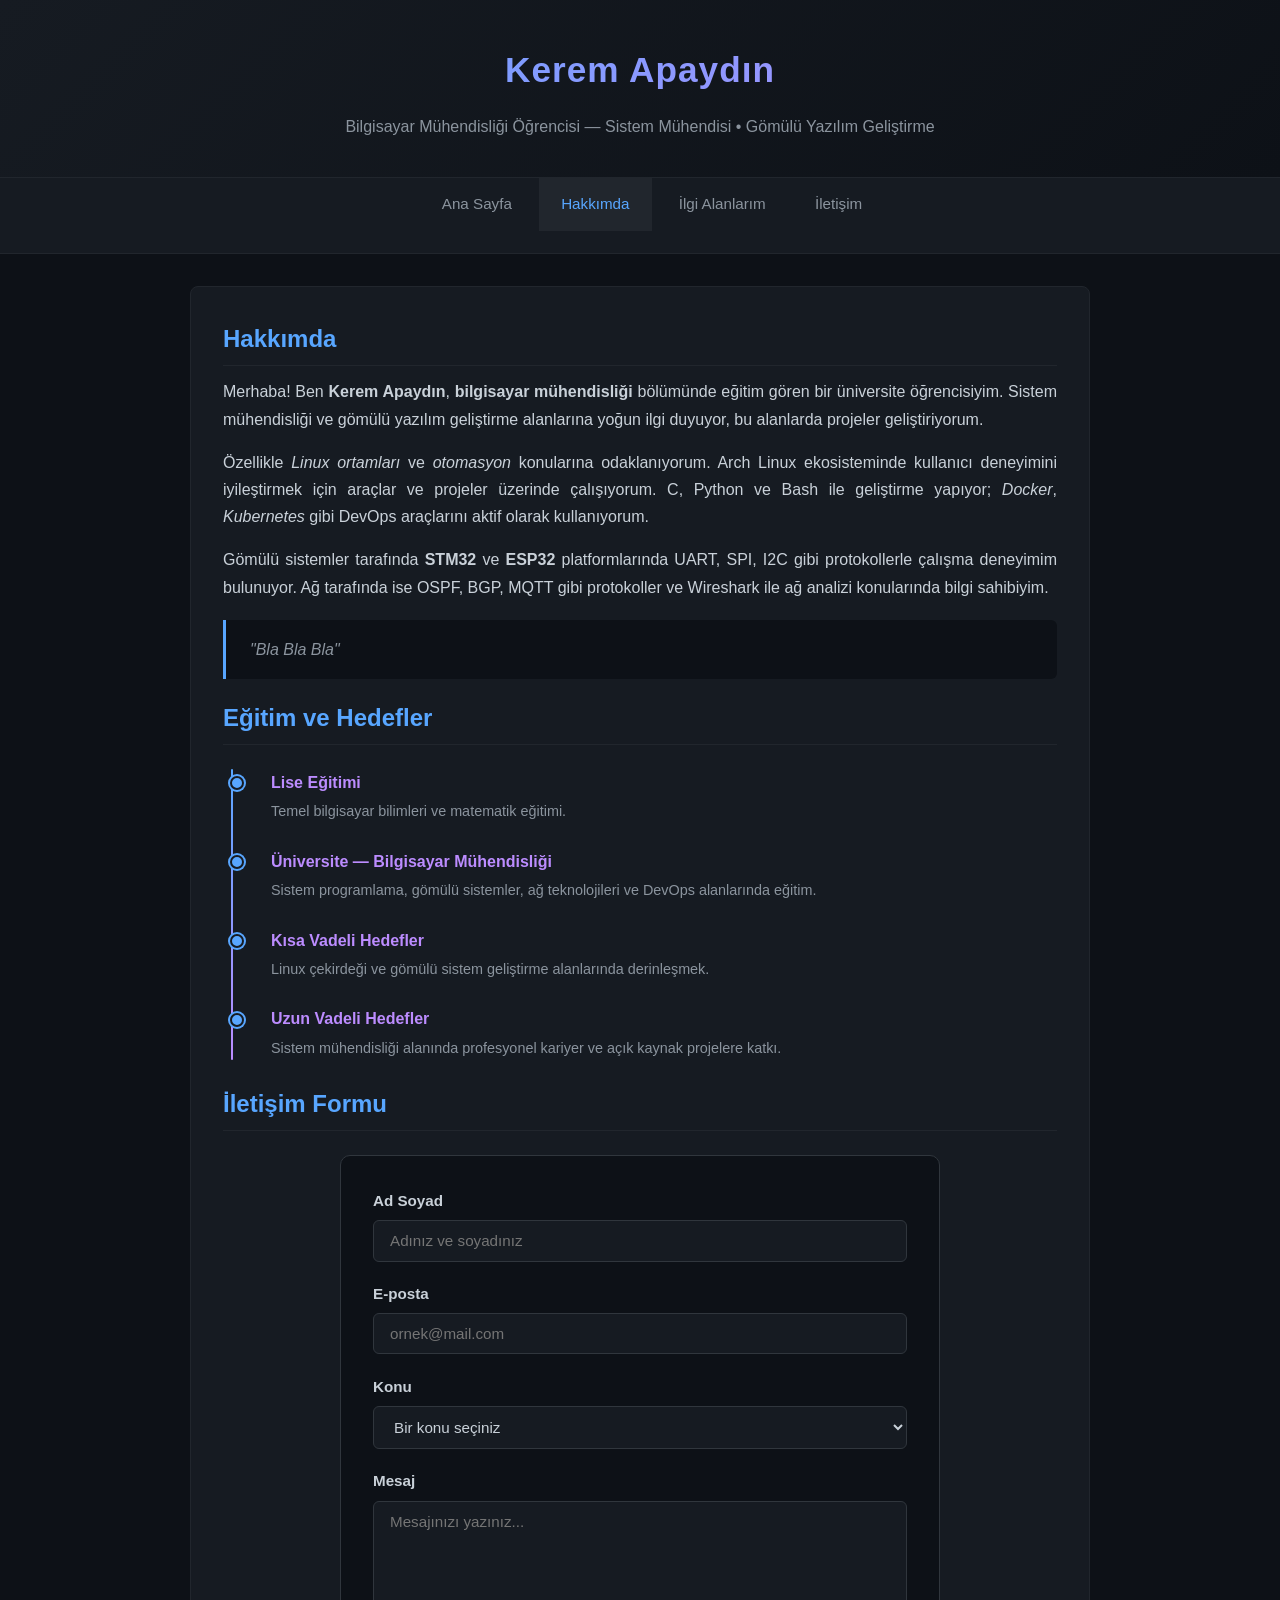
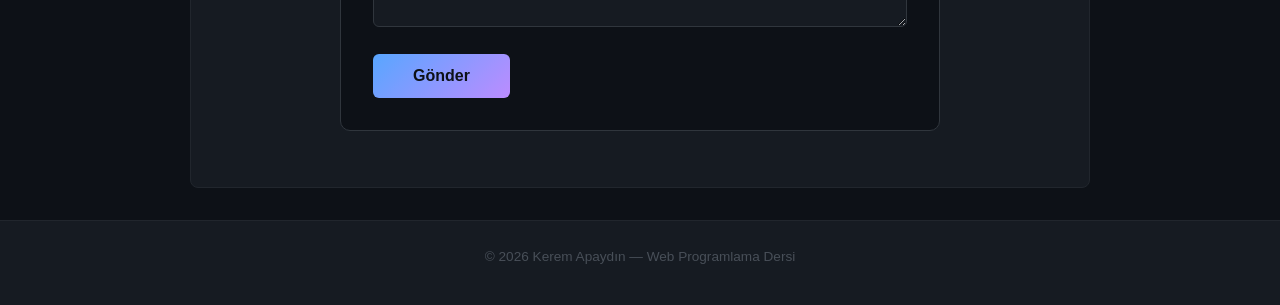
==== about.html @ da98bffe "Fix: Move contact form to CV page (about.html) as per PDF reqs" ====
<!DOCTYPE html>
<html lang="tr">

<head>
	<meta charset="UTF-8">
	<meta name="viewport" content="width=device-width, initial-scale=1.0">
	<meta name="description" content="Kerem Apaydın - Hakkımda">
	<title>Hakkımda | Kerem Apaydın</title>
	<link rel="stylesheet" href="styles/style.css">
</head>

<body>

	<header>
		<h1>Kerem Apaydın</h1>
		<p>Bilgisayar Mühendisliği Öğrencisi &mdash; Sistem Mühendisi &bull; Gömülü Yazılım Geliştirme</p>
	</header>

	<nav>
		<ul>
			<li><a href="index.html">Ana Sayfa</a></li>
			<li><a href="about.html" class="active">Hakkımda</a></li>
			<li><a href="interests.html">İlgi Alanlarım</a></li>
			<li><a href="contact.html">İletişim</a></li>
		</ul>
	</nav>

	<main>
		<h2>Hakkımda</h2>

		<p>Merhaba! Ben <strong>Kerem Apaydın</strong>, <strong>bilgisayar mühendisliği</strong> bölümünde
			eğitim gören bir üniversite öğrencisiyim. Sistem mühendisliği ve gömülü yazılım geliştirme
			alanlarına yoğun ilgi duyuyor, bu alanlarda projeler geliştiriyorum.</p>

		<p>Özellikle <em>Linux ortamları</em> ve <em>otomasyon</em> konularına odaklanıyorum. Arch Linux
			ekosisteminde kullanıcı deneyimini iyileştirmek için araçlar ve projeler üzerinde çalışıyorum.
			C, Python ve Bash ile geliştirme yapıyor; <em>Docker</em>, <em>Kubernetes</em> gibi DevOps
			araçlarını aktif olarak kullanıyorum.</p>

		<p>Gömülü sistemler tarafında <strong>STM32</strong> ve <strong>ESP32</strong> platformlarında
			UART, SPI, I2C gibi protokollerle çalışma deneyimim bulunuyor. Ağ tarafında ise OSPF, BGP,
			MQTT gibi protokoller ve Wireshark ile ağ analizi konularında bilgi sahibiyim.</p>

		<blockquote>
			"Bla Bla Bla"
		</blockquote>

		<h2>Eğitim ve Hedefler</h2>

		<div class="timeline">
			<div class="timeline-item">
				<h4>Lise Eğitimi</h4>
				<p>Temel bilgisayar bilimleri ve matematik eğitimi.</p>
			</div>
			<div class="timeline-item">
				<h4>Üniversite &mdash; Bilgisayar Mühendisliği</h4>
				<p>Sistem programlama, gömülü sistemler, ağ teknolojileri ve DevOps alanlarında eğitim.</p>
			</div>
			<div class="timeline-item">
				<h4>Kısa Vadeli Hedefler</h4>
				<p>Linux çekirdeği ve gömülü sistem geliştirme alanlarında derinleşmek.</p>
			</div>
			<div class="timeline-item">
				<h4>Uzun Vadeli Hedefler</h4>
				<p>Sistem mühendisliği alanında profesyonel kariyer ve açık kaynak projelere katkı.</p>
			</div>
		</div>

		<!-- İletişim Formu -->
		<h2>İletişim Formu</h2>
		<div class="contact-container">
			<form action="#" method="post">
				<label for="ad-soyad">Ad Soyad</label>
				<input type="text" id="ad-soyad" name="ad-soyad" placeholder="Adınız ve soyadınız" required>

				<label for="eposta">E-posta</label>
				<input type="email" id="eposta" name="eposta" placeholder="ornek@mail.com" required>

				<label for="konu">Konu</label>
				<select id="konu" name="konu" required>
					<option value="" disabled selected>Bir konu seçiniz</option>
					<option value="is-teklifi">İş Teklifi</option>
					<option value="soru">Soru</option>
					<option value="geri-bildirim">Geri Bildirim</option>
				</select>

				<label for="mesaj">Mesaj</label>
				<textarea id="mesaj" name="mesaj" rows="6" placeholder="Mesajınızı yazınız..." required></textarea>

				<button type="submit">Gönder</button>
			</form>
		</div>
	</main>

	<footer>
		<p>&copy; 2026 Kerem Apaydın &mdash; Web Programlama Dersi</p>
	</footer>

</body>

</html>
---- styles/style.css ----
/* ===== Reset & Base ===== */
* {
	margin: 0;
	padding: 0;
	box-sizing: border-box;
}

body {
	font-family: 'Segoe UI', Tahoma, Geneva, Verdana, sans-serif;
	line-height: 1.7;
	color: #c9d1d9;
	background-color: #0d1117;
}

a {
	text-decoration: none;
	color: inherit;
}

/* ===== Header ===== */
header {
	background: linear-gradient(135deg, #161b22 0%, #0d1117 100%);
	color: #e6edf3;
	text-align: center;
	padding: 2.5rem 1rem 1.5rem;
	border-bottom: 1px solid #21262d;
}

header h1 {
	font-size: 2.2rem;
	letter-spacing: 1px;
	background: linear-gradient(135deg, #58a6ff, #bc8cff);
	-webkit-background-clip: text;
	-webkit-text-fill-color: transparent;
	background-clip: text;
}

header p {
	font-size: 1rem;
	margin-top: 0.4rem;
	color: #8b949e;
}

/* ===== Navigation ===== */
nav {
	background-color: #161b22;
	text-align: center;
	padding: 0;
	border-bottom: 1px solid #21262d;
}

nav ul {
	list-style: none;
}

nav ul li {
	display: inline-block;
}

nav ul li a {
	display: inline-block;
	color: #8b949e;
	padding: 0.85rem 1.4rem;
	font-size: 0.95rem;
	transition: background-color 0.3s, color 0.3s;
}

nav ul li a:hover,
nav ul li a.active {
	background-color: #21262d;
	color: #58a6ff;
}

/* ===== Main Content ===== */
main {
	max-width: 900px;
	margin: 2rem auto;
	padding: 2rem;
	background: #161b22;
	border-radius: 8px;
	border: 1px solid #21262d;
}

main h2 {
	font-size: 1.5rem;
	color: #58a6ff;
	margin-bottom: 0.8rem;
	border-bottom: 1px solid #21262d;
	padding-bottom: 0.3rem;
}

main h3 {
	font-size: 1.2rem;
	color: #bc8cff;
	margin: 1.2rem 0 0.5rem;
}

main p {
	margin-bottom: 1rem;
	text-align: justify;
	color: #c9d1d9;
}

/* ===== Quick Links ===== */
.quick-links {
	display: flex;
	gap: 1rem;
	flex-wrap: wrap;
	margin-top: 1.5rem;
}

.quick-links a {
	display: inline-block;
	background: #21262d;
	color: #58a6ff;
	padding: 0.6rem 1.4rem;
	border-radius: 6px;
	font-size: 0.9rem;
	border: 1px solid #30363d;
	transition: transform 0.2s, border-color 0.3s, background-color 0.3s;
}

.quick-links a:hover {
	transform: translateY(-2px);
	border-color: #58a6ff;
	background: #1c2333;
}

/* ===== Lists ===== */
ul,
ol {
	margin-left: 1.5rem;
	margin-bottom: 1rem;
}

li {
	margin-bottom: 0.4rem;
	color: #c9d1d9;
}

dl {
	margin-bottom: 1rem;
}

dt {
	font-weight: bold;
	color: #58a6ff;
	margin-top: 0.8rem;
}

dd {
	margin-left: 1.2rem;
	color: #8b949e;
}

/* ===== Blockquote ===== */
blockquote {
	border-left: 3px solid #58a6ff;
	background-color: #0d1117;
	padding: 1rem 1.5rem;
	margin: 1.2rem 0;
	font-style: italic;
	color: #8b949e;
	border-radius: 0 6px 6px 0;
}

/* ===== Timeline ===== */
.timeline {
	position: relative;
	padding-left: 2rem;
	margin: 1.5rem 0;
}

.timeline::before {
	content: '';
	position: absolute;
	left: 0.5rem;
	top: 0;
	bottom: 0;
	width: 2px;
	background: linear-gradient(to bottom, #58a6ff, #bc8cff);
	border-radius: 2px;
}

.timeline-item {
	position: relative;
	margin-bottom: 1.5rem;
	padding-left: 1rem;
}

.timeline-item::before {
	content: '';
	position: absolute;
	left: -1.55rem;
	top: 0.45rem;
	width: 10px;
	height: 10px;
	background: #58a6ff;
	border-radius: 50%;
	border: 2px solid #161b22;
	box-shadow: 0 0 0 2px #58a6ff;
}

.timeline-item h4 {
	color: #bc8cff;
	font-size: 1rem;
	margin-bottom: 0.2rem;
}

.timeline-item p {
	font-size: 0.9rem;
	color: #8b949e;
	margin: 0;
}

/* ===== Contact List ===== */
.contact-list {
	list-style: none;
	margin-left: 0;
}

.contact-list li {
	padding: 0.8rem 0;
	border-bottom: 1px solid #21262d;
	font-size: 1rem;
	color: #c9d1d9;
}

.contact-list li:last-child {
	border-bottom: none;
}

.contact-list a {
	color: #58a6ff;
	font-weight: 600;
	transition: color 0.3s;
}

.contact-list a:hover {
	color: #bc8cff;
}

/* ===== Typography Spacing ===== */
h1,
h2,
p {
	margin-bottom: 0.8rem;
}

/* ========================================================
   LAB 3 - Contact Form (Box Model)
   ======================================================== */

.contact-container {
	width: 600px;
	max-width: 100%;
	margin: 1.5rem auto;
	padding: 2rem;
	border: 1px solid #30363d;
	border-radius: 10px;
	background: #0d1117;
}

.contact-container label {
	display: block;
	color: #c9d1d9;
	font-weight: 600;
	margin-bottom: 0.4rem;
	font-size: 0.95rem;
}

/* Çoklu seçici: input, select, textarea */
.contact-container input,
.contact-container select,
.contact-container textarea {
	width: 100%;
	padding: 0.7rem 1rem;
	margin-bottom: 1.2rem;
	background: #161b22;
	color: #c9d1d9;
	border: 1px solid #30363d;
	border-radius: 6px;
	font-family: inherit;
	font-size: 0.95rem;
	transition: border-color 0.3s;
}

.contact-container input:focus,
.contact-container select:focus,
.contact-container textarea:focus {
	outline: none;
	border-color: #58a6ff;
}

.contact-container textarea {
	resize: vertical;
}

.contact-container button[type="submit"] {
	background: linear-gradient(135deg, #58a6ff, #bc8cff);
	color: #0d1117;
	border: none;
	padding: 0.8rem 2.5rem;
	font-size: 1rem;
	font-weight: 700;
	border-radius: 6px;
	cursor: pointer;
	transition: opacity 0.3s, transform 0.2s;
}

.contact-container button[type="submit"]:hover {
	opacity: 0.9;
	transform: translateY(-2px);
}

/* ===== Footer ===== */
footer {
	text-align: center;
	padding: 1.5rem;
	background-color: #161b22;
	color: #484f58;
	font-size: 0.85rem;
	margin-top: 2rem;
	border-top: 1px solid #21262d;
}
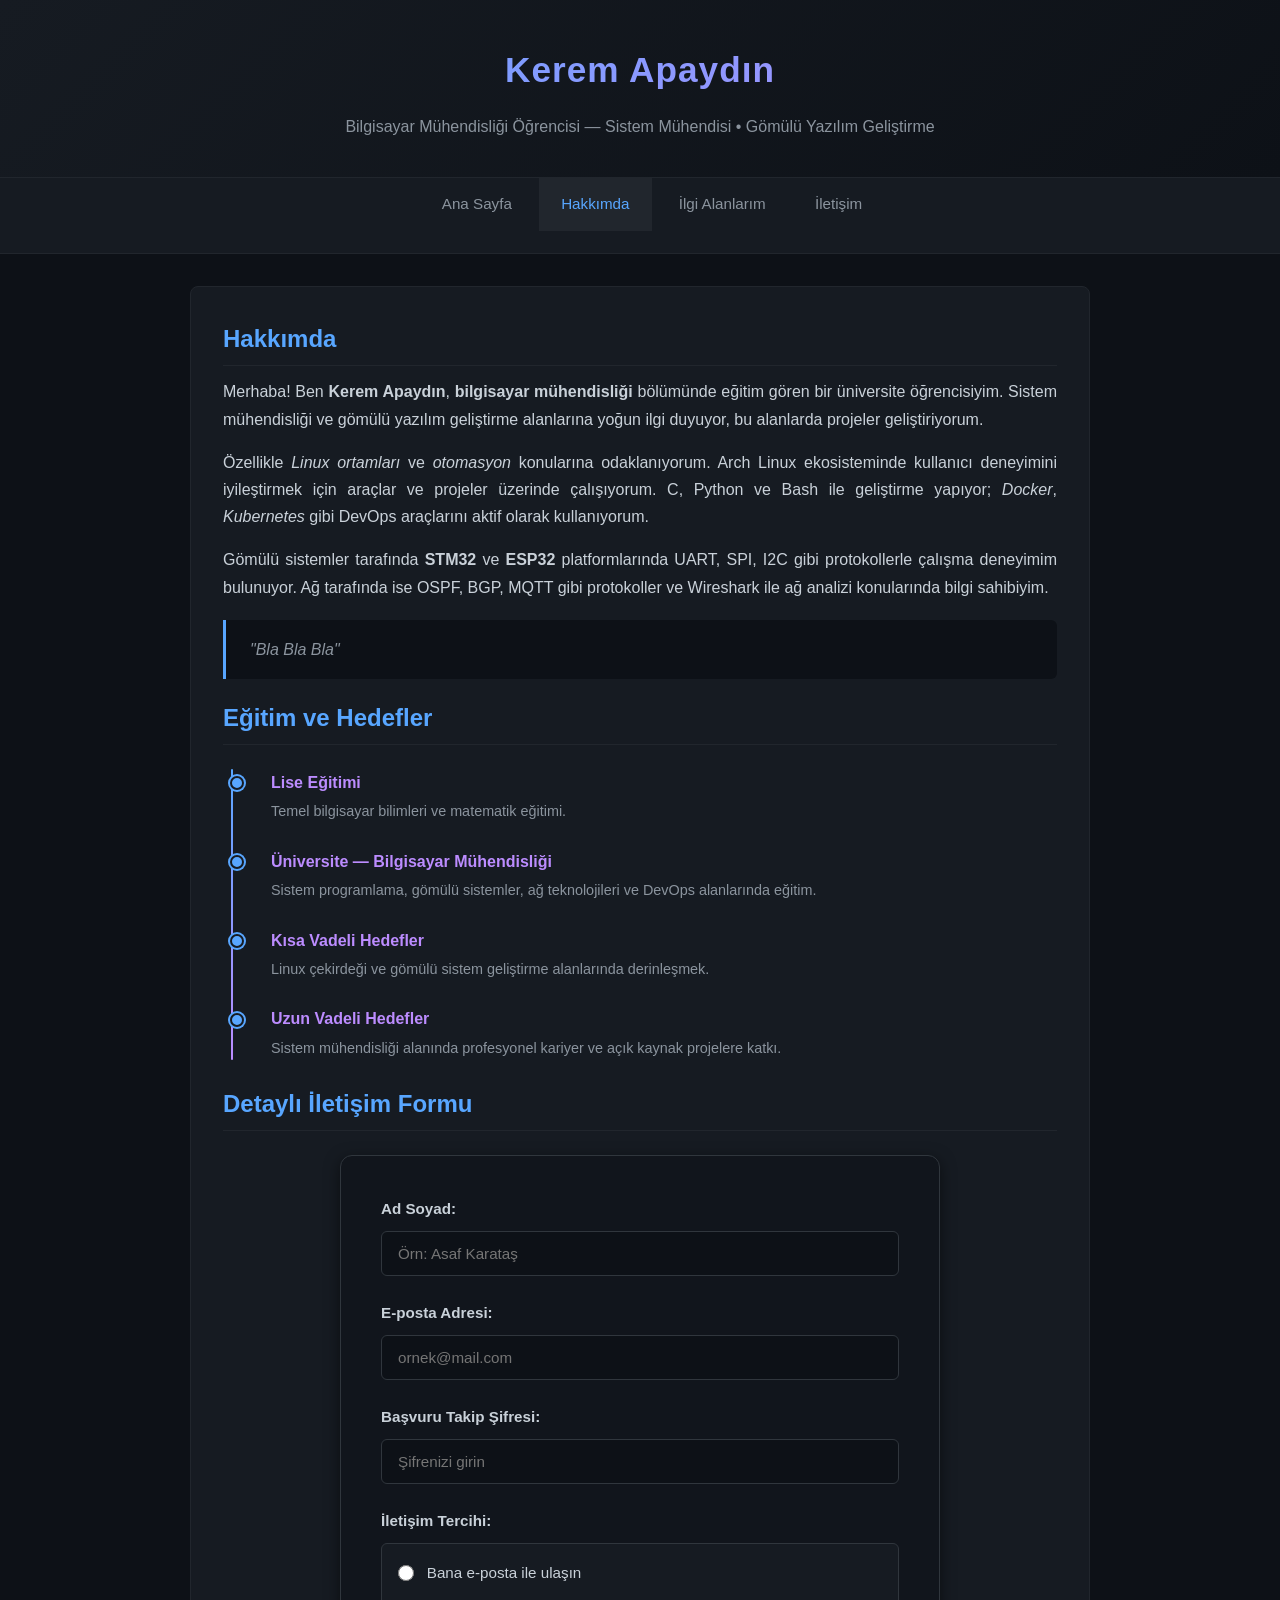
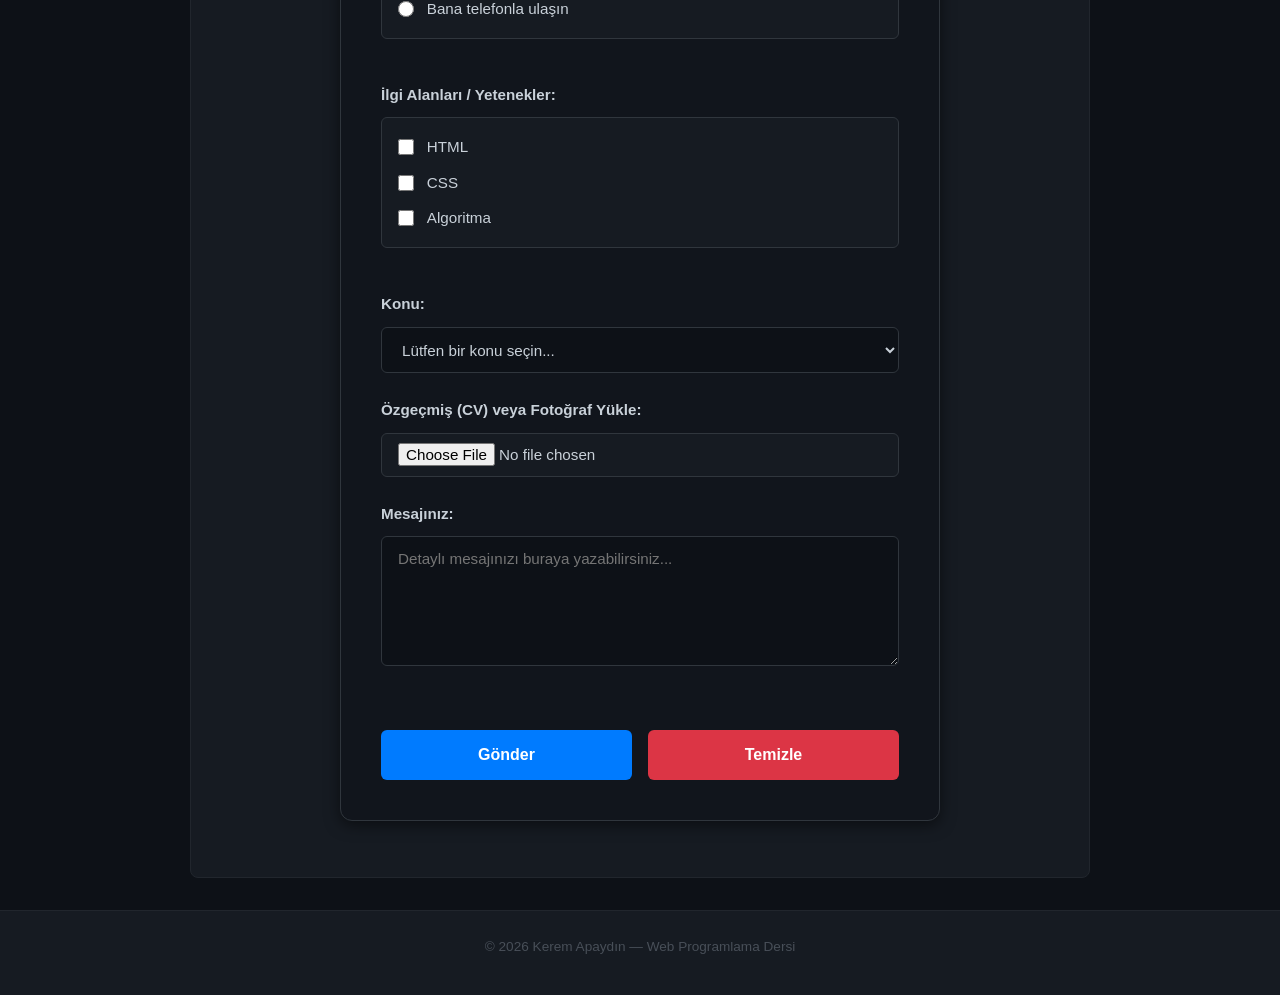
==== commit d39ae8e9: "Enhance: Update contact form with detailed fields and dark theme styling" ====
--- a/about.html
+++ b/about.html
@@ -67,27 +67,53 @@
 		</div>
 
 		<!-- İletişim Formu -->
-		<h2>İletişim Formu</h2>
+		<h2>Detaylı İletişim Formu</h2>
 		<div class="contact-container">
 			<form action="#" method="post">
-				<label for="ad-soyad">Ad Soyad</label>
-				<input type="text" id="ad-soyad" name="ad-soyad" placeholder="Adınız ve soyadınız" required>
+				<label for="ad-soyad">Ad Soyad:</label>
+				<input type="text" id="ad-soyad" name="ad-soyad" placeholder="Örn: Asaf Karataş" required>
 
-				<label for="eposta">E-posta</label>
+				<label for="eposta">E-posta Adresi:</label>
 				<input type="email" id="eposta" name="eposta" placeholder="ornek@mail.com" required>
 
-				<label for="konu">Konu</label>
+				<label for="basvuru-sifresi">Başvuru Takip Şifresi:</label>
+				<input type="password" id="basvuru-sifresi" name="basvuru-sifresi" placeholder="Şifrenizi girin" required>
+
+				<fieldset>
+					<legend>İletişim Tercihi:</legend>
+					<div class="radio-group">
+						<label><input type="radio" name="iletisim-tercihi" value="eposta" required> Bana e-posta ile ulaşın</label>
+						<label><input type="radio" name="iletisim-tercihi" value="telefon"> Bana telefonla ulaşın</label>
+					</div>
+				</fieldset>
+
+				<fieldset>
+					<legend>İlgi Alanları / Yetenekler:</legend>
+					<div class="checkbox-group">
+						<label><input type="checkbox" name="ilgi-alanlari[]" value="html"> HTML</label>
+						<label><input type="checkbox" name="ilgi-alanlari[]" value="css"> CSS</label>
+						<label><input type="checkbox" name="ilgi-alanlari[]" value="algoritma"> Algoritma</label>
+					</div>
+				</fieldset>
+
+				<label for="konu">Konu:</label>
 				<select id="konu" name="konu" required>
-					<option value="" disabled selected>Bir konu seçiniz</option>
+					<option value="" disabled selected>Lütfen bir konu seçin...</option>
 					<option value="is-teklifi">İş Teklifi</option>
 					<option value="soru">Soru</option>
 					<option value="geri-bildirim">Geri Bildirim</option>
 				</select>
+				
+				<label for="cv-yukle">Özgeçmiş (CV) veya Fotoğraf Yükle:</label>
+				<input type="file" id="cv-yukle" name="cv-yukle">
 
-				<label for="mesaj">Mesaj</label>
-				<textarea id="mesaj" name="mesaj" rows="6" placeholder="Mesajınızı yazınız..." required></textarea>
+				<label for="mesaj">Mesajınız:</label>
+				<textarea id="mesaj" name="mesaj" rows="6" placeholder="Detaylı mesajınızı buraya yazabilirsiniz..." required></textarea>
 
-				<button type="submit">Gönder</button>
+				<div class="button-group">
+					<button type="submit" class="btn-submit">Gönder</button>
+					<button type="reset" class="btn-reset">Temizle</button>
+				</div>
 			</form>
 		</div>
 	</main>
--- a/styles/style.css
+++ b/styles/style.css
@@ -255,34 +255,57 @@
 	width: 600px;
 	max-width: 100%;
 	margin: 1.5rem auto;
-	padding: 2rem;
+	padding: 2.5rem;
 	border: 1px solid #30363d;
-	border-radius: 10px;
+	border-radius: 12px;
+	background: #11151c; /* Slightly distinct dark background for form */
+	box-shadow: 0 4px 15px rgba(0, 0, 0, 0.5);
+}
+
+.contact-container h2 {
+	text-align: center;
+	margin-bottom: 2rem;
+	color: #e6edf3;
+}
+
+.contact-container label,
+.contact-container legend {
+	display: block;
+	color: #c9d1d9;
+	font-weight: 600;
+	margin-bottom: 0.6rem;
+	font-size: 0.95rem;
+}
+
+.contact-container fieldset {
+	border: none;
+	margin-bottom: 1.2rem;
+	padding: 0;
+}
+
+/* Çoklu seçici: text, email, password, select, textarea, file */
+.contact-container input[type="text"],
+.contact-container input[type="email"],
+.contact-container input[type="password"],
+.contact-container select,
+.contact-container textarea,
+.contact-container input[type="file"] {
+	width: 100%;
+	padding: 0.8rem 1rem;
+	margin-bottom: 1.5rem;
 	background: #0d1117;
-}
-
-.contact-container label {
-	display: block;
-	color: #c9d1d9;
-	font-weight: 600;
-	margin-bottom: 0.4rem;
-	font-size: 0.95rem;
-}
-
-/* Çoklu seçici: input, select, textarea */
-.contact-container input,
-.contact-container select,
-.contact-container textarea {
-	width: 100%;
-	padding: 0.7rem 1rem;
-	margin-bottom: 1.2rem;
-	background: #161b22;
 	color: #c9d1d9;
 	border: 1px solid #30363d;
 	border-radius: 6px;
 	font-family: inherit;
 	font-size: 0.95rem;
-	transition: border-color 0.3s;
+	transition: border-color 0.3s, box-shadow 0.3s;
+}
+
+.contact-container input[type="file"] {
+	padding: 0.6rem 1rem;
+	background: #161b22;
+	cursor: pointer;
 }
 
 .contact-container input:focus,
@@ -290,25 +313,74 @@
 .contact-container textarea:focus {
 	outline: none;
 	border-color: #58a6ff;
+	box-shadow: 0 0 0 3px rgba(88, 166, 255, 0.1);
 }
 
 .contact-container textarea {
 	resize: vertical;
 }
 
-.contact-container button[type="submit"] {
-	background: linear-gradient(135deg, #58a6ff, #bc8cff);
-	color: #0d1117;
+/* Radio & Checkbox Groups */
+.radio-group,
+.checkbox-group {
+	background: #161b22;
+	padding: 1rem;
+	border-radius: 6px;
+	border: 1px solid #30363d;
+	margin-bottom: 1.5rem;
+}
+
+.radio-group label,
+.checkbox-group label {
+	display: flex;
+	align-items: center;
+	font-weight: normal;
+	margin-bottom: 0.6rem;
+	cursor: pointer;
+}
+
+.radio-group label:last-child,
+.checkbox-group label:last-child {
+	margin-bottom: 0;
+}
+
+.radio-group input[type="radio"],
+.checkbox-group input[type="checkbox"] {
+	margin-right: 0.8rem;
+	cursor: pointer;
+	width: 16px;
+	height: 16px;
+	accent-color: #58a6ff;
+}
+
+/* Buttons */
+.button-group {
+	display: flex;
+	gap: 1rem;
+	margin-top: 2rem;
+}
+
+.contact-container button {
+	flex: 1;
 	border: none;
-	padding: 0.8rem 2.5rem;
+	padding: 1rem;
 	font-size: 1rem;
 	font-weight: 700;
 	border-radius: 6px;
 	cursor: pointer;
 	transition: opacity 0.3s, transform 0.2s;
-}
-
-.contact-container button[type="submit"]:hover {
+	color: #ffffff;
+}
+
+.btn-submit {
+	background: #007bff; /* Blue */
+}
+
+.btn-reset {
+	background: #dc3545; /* Red */
+}
+
+.contact-container button:hover {
 	opacity: 0.9;
 	transform: translateY(-2px);
 }
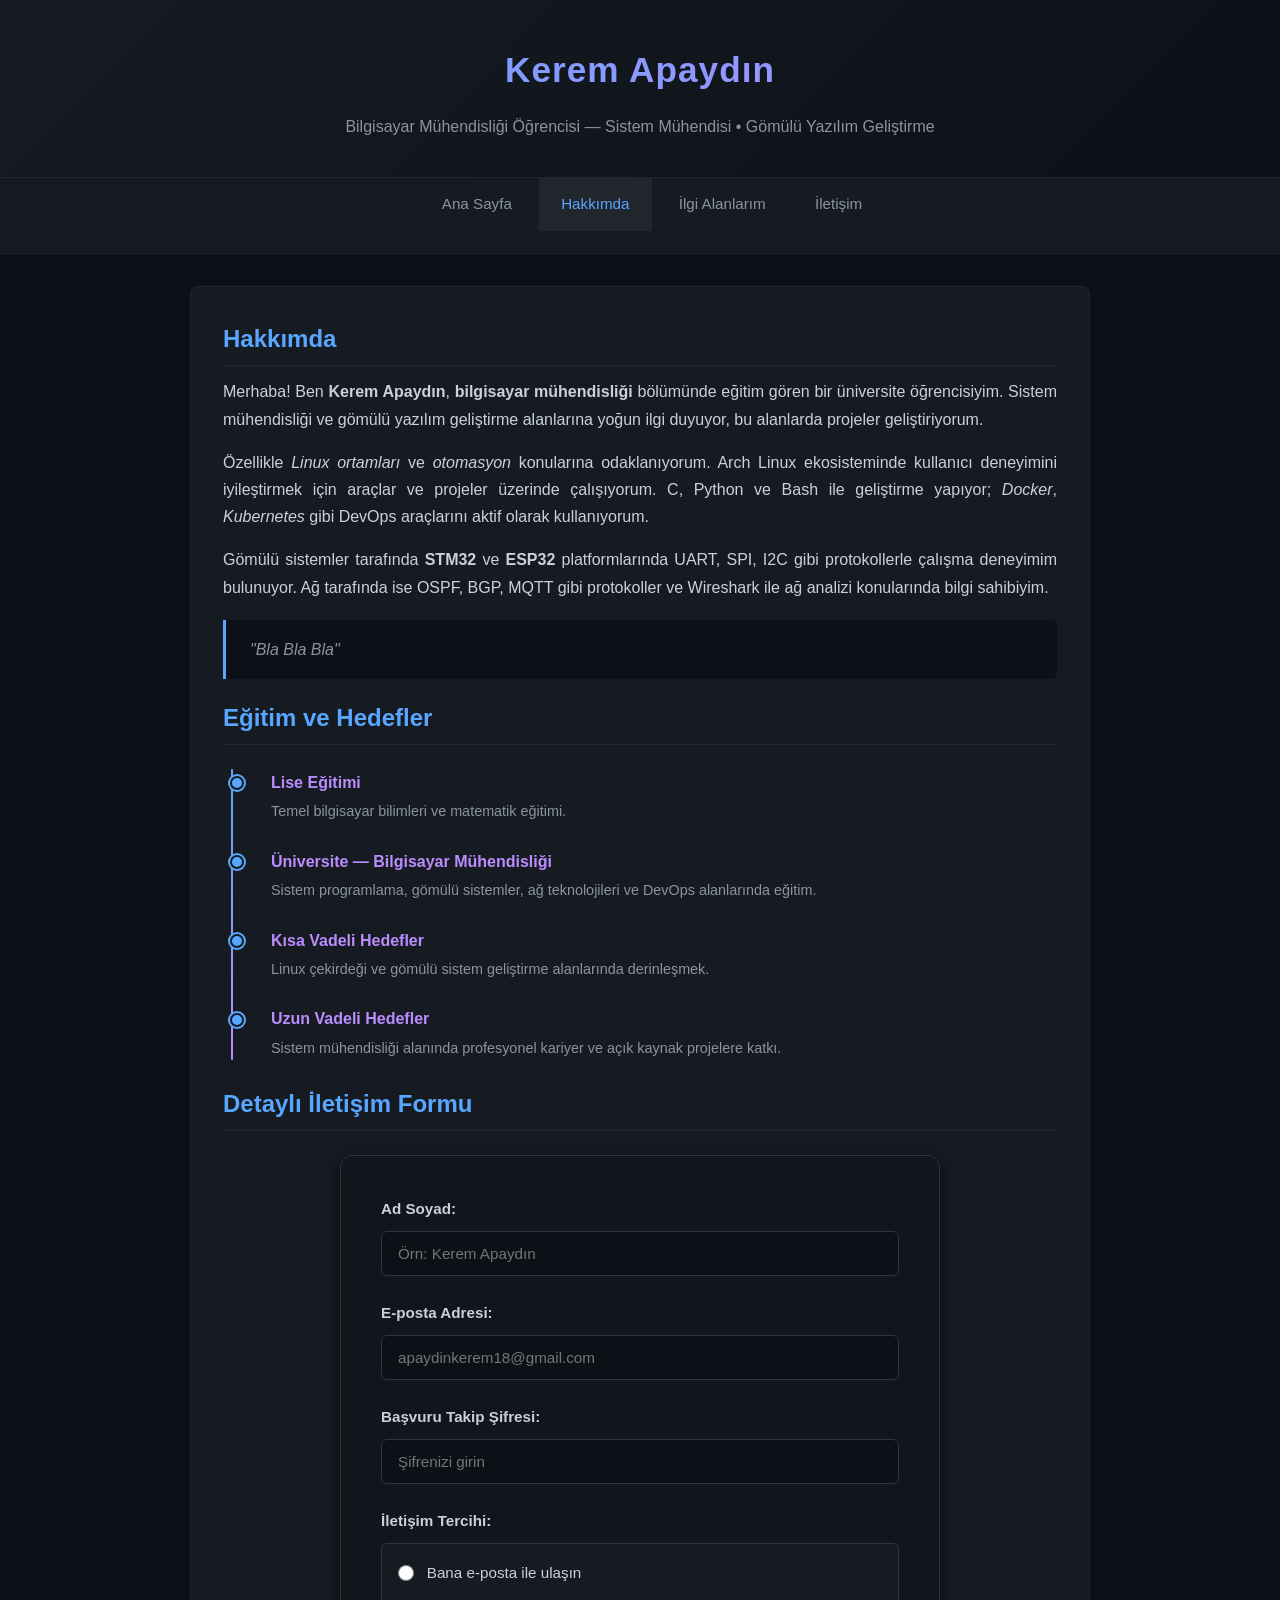
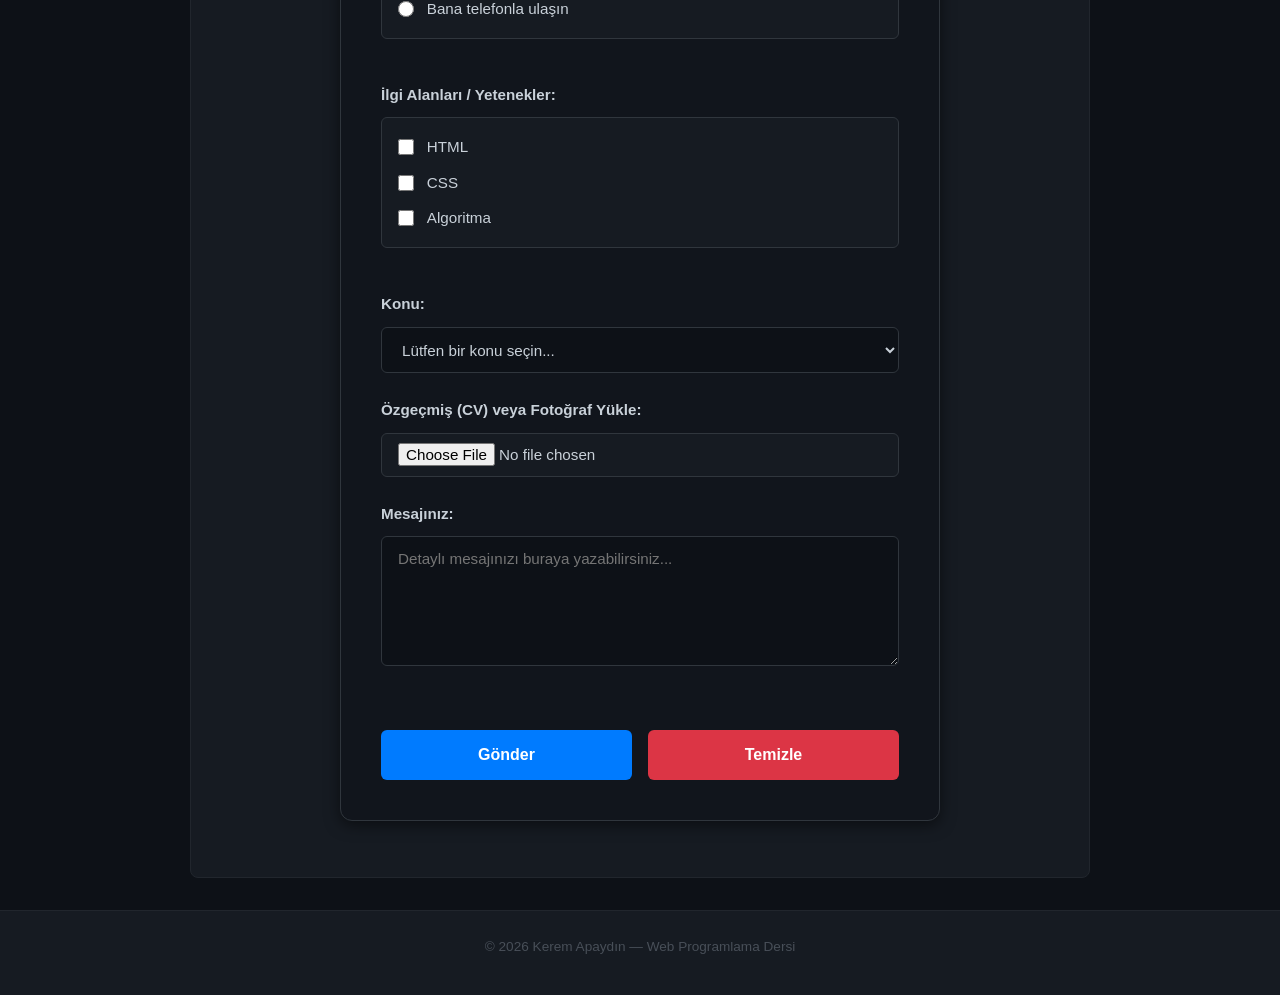
==== commit 7741e20c: "a" ====
--- a/about.html
+++ b/about.html
@@ -71,10 +71,10 @@
 		<div class="contact-container">
 			<form action="#" method="post">
 				<label for="ad-soyad">Ad Soyad:</label>
-				<input type="text" id="ad-soyad" name="ad-soyad" placeholder="Örn: Asaf Karataş" required>
+				<input type="text" id="ad-soyad" name="ad-soyad" placeholder="Örn: Kerem Apaydın" required>
 
 				<label for="eposta">E-posta Adresi:</label>
-				<input type="email" id="eposta" name="eposta" placeholder="ornek@mail.com" required>
+				<input type="email" id="eposta" name="eposta" placeholder="apaydinkerem18@gmail.com" required>
 
 				<label for="basvuru-sifresi">Başvuru Takip Şifresi:</label>
 				<input type="password" id="basvuru-sifresi" name="basvuru-sifresi" placeholder="Şifrenizi girin" required>
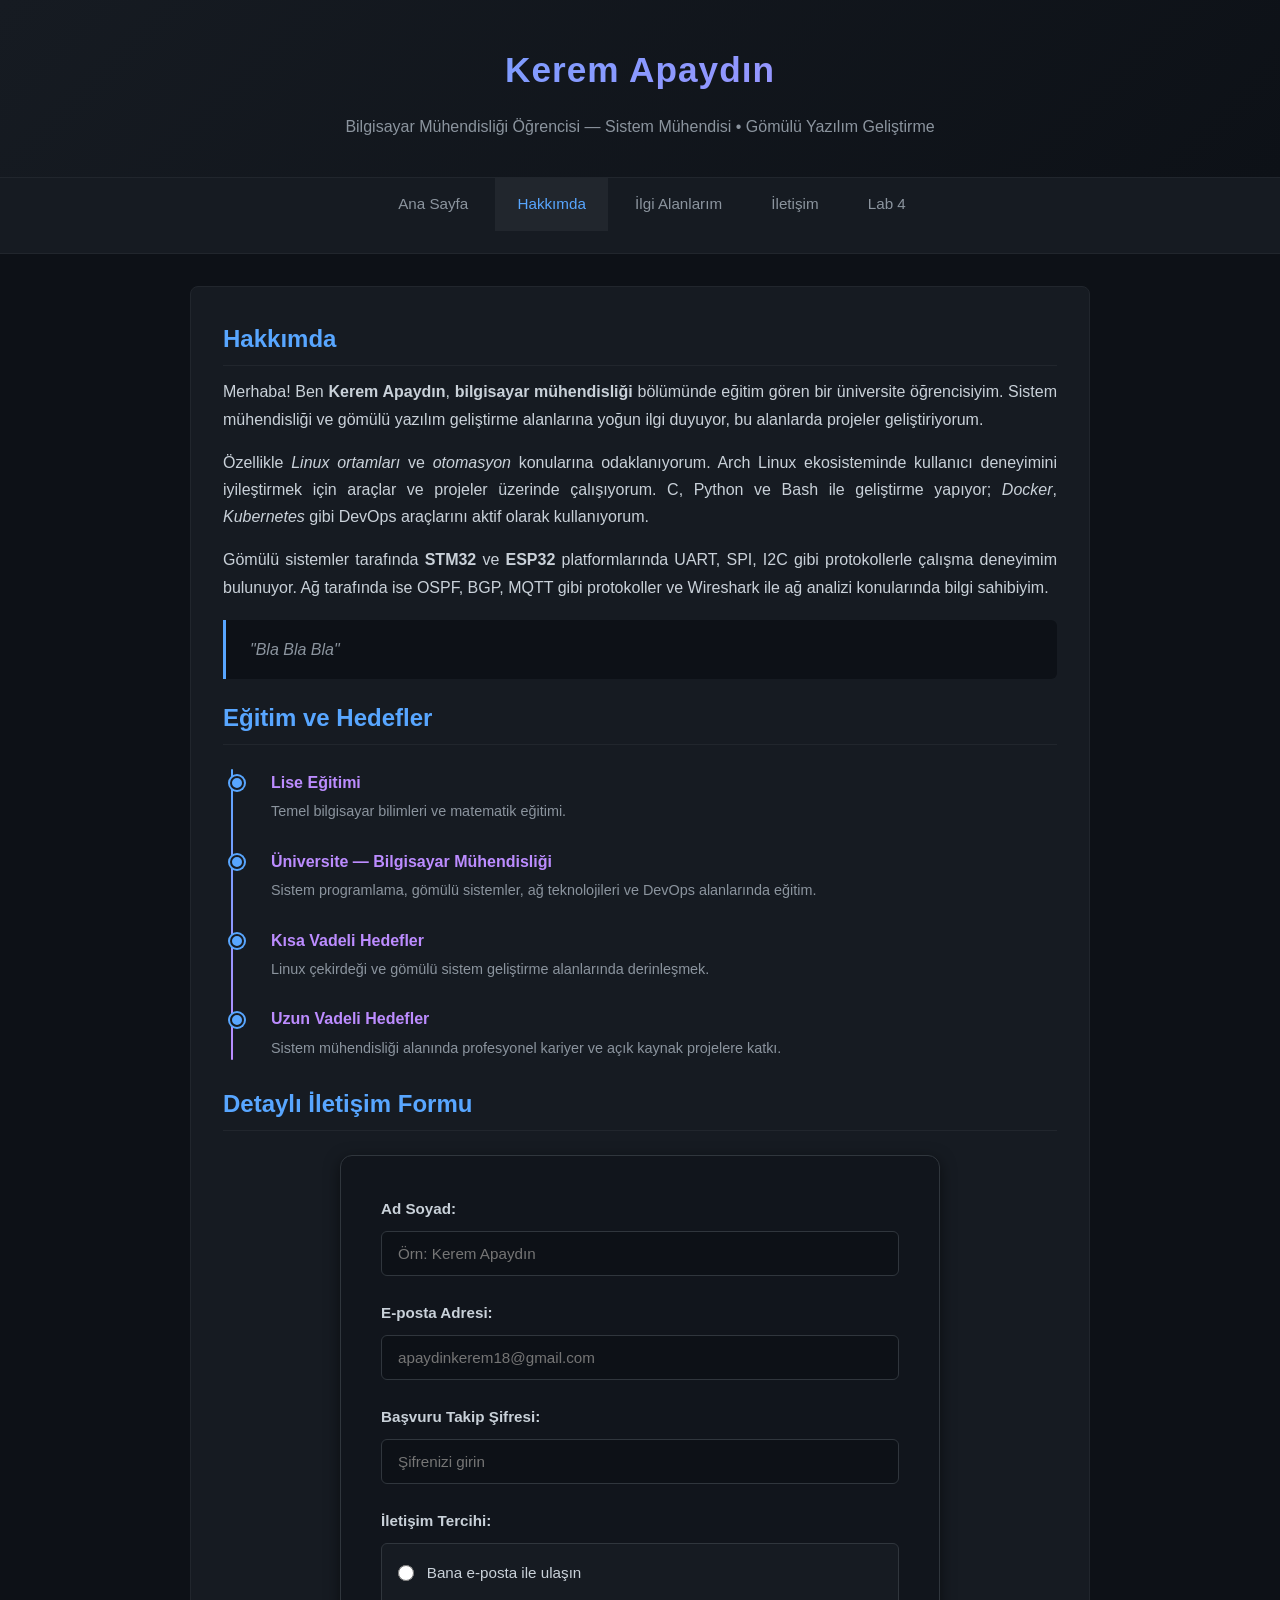
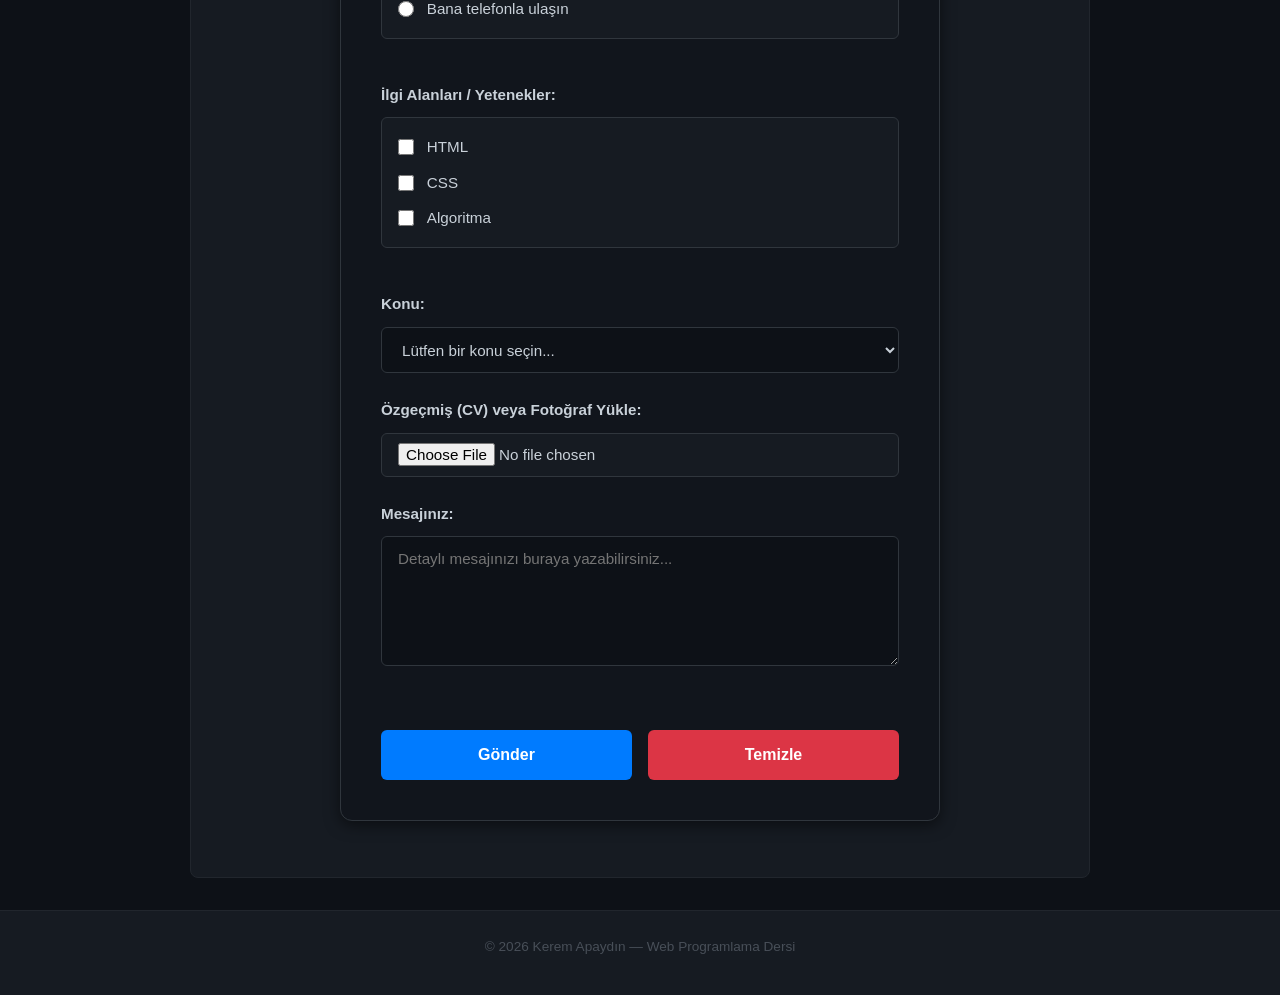
==== commit dc2e11a6: "Refactor: Move Flexbox Lab to separate page and update zip" ====
--- a/about.html
+++ b/about.html
@@ -22,6 +22,7 @@
 			<li><a href="about.html" class="active">Hakkımda</a></li>
 			<li><a href="interests.html">İlgi Alanlarım</a></li>
 			<li><a href="contact.html">İletişim</a></li>
+			<li><a href="flexbox.html">Lab 4</a></li>
 		</ul>
 	</nav>
 
--- a/styles/style.css
+++ b/styles/style.css
@@ -394,4 +394,156 @@
 	font-size: 0.85rem;
 	margin-top: 2rem;
 	border-top: 1px solid #21262d;
+}
+
+/* ========================================================
+   LAB 4 - Flexbox Assignment
+   ======================================================== */
+
+.flex-wrapper {
+	height: 100vh;
+	display: flex;
+	flex-direction: column;
+	background-color: #0d1117;
+	color: #c9d1d9;
+}
+
+/* 1) Navbar (10vh) */
+.flex-navbar {
+	height: 10vh;
+	display: flex;
+	justify-content: space-between;
+	align-items: center;
+	padding: 0 2rem;
+	background-color: #161b22;
+	border-bottom: 1px solid #21262d;
+}
+
+.flex-navbar .logo {
+	font-size: 1.5rem;
+	font-weight: bold;
+	color: #58a6ff;
+}
+
+.flex-navbar ul {
+	display: flex;
+	list-style: none;
+	margin: 0;
+	padding: 0;
+}
+
+.flex-navbar ul li a {
+	padding: 0.5rem 1rem;
+	color: #8b949e;
+	transition: color 0.3s;
+}
+
+.flex-navbar ul li a:hover,
+.flex-navbar ul li a.active {
+	color: #58a6ff;
+}
+
+/* 2) Hero (30vh) */
+.flex-hero {
+	height: 30vh;
+	display: flex;
+	flex-direction: row;
+	justify-content: space-between;
+	align-items: stretch;
+	padding: 2rem;
+	background-color: #0d1117;
+	border-bottom: 1px solid #21262d;
+}
+
+.hero-content {
+	flex: 1;
+	display: flex;
+	flex-direction: column;
+	justify-content: center;
+	padding-right: 2rem;
+}
+
+.hero-content h2 {
+	color: #e6edf3;
+	margin-bottom: 1rem;
+}
+
+.hero-btn {
+	margin-top: 1rem;
+	align-self: flex-start;
+	background: #58a6ff;
+	color: #0d1117;
+	border: none;
+	padding: 0.6rem 1.2rem;
+	border-radius: 6px;
+	font-weight: bold;
+	cursor: pointer;
+}
+
+.hero-image {
+	flex: 1;
+	background-color: #21262d;
+	border: 1px dashed #58a6ff;
+	border-radius: 8px;
+	display: flex;
+	justify-content: center;
+	align-items: center;
+	color: #8b949e;
+}
+
+/* 3) Kartlar (30vh) */
+.flex-cards {
+	height: 30vh;
+	display: flex;
+	flex-wrap: wrap;
+	gap: 1rem;
+	padding: 2rem;
+	background-color: #161b22;
+	border-bottom: 1px solid #21262d;
+	overflow-y: auto;
+}
+
+.card {
+	flex: 1 1 calc(33.333% - 1rem); 
+	background-color: #0d1117;
+	border: 1px solid #30363d;
+	border-radius: 6px;
+	display: flex;
+	justify-content: center;
+	align-items: center;
+	font-weight: bold;
+	color: #bc8cff;
+}
+
+/* 4) Flex Grow (20vh) */
+.flex-grow-area {
+	height: 20vh;
+	display: flex;
+	align-items: stretch;
+	padding: 2rem;
+	gap: 1rem;
+	background-color: #0d1117;
+}
+
+.grow-box {
+	background-color: #21262d;
+	border-radius: 6px;
+	display: flex;
+	justify-content: center;
+	align-items: center;
+	font-weight: bold;
+}
+
+.grow-1 { flex-grow: 1; background-color: #238636; color: #fff; }
+.grow-2 { flex-grow: 2; background-color: #1f6feb; color: #fff; }
+.grow-3 { flex-grow: 1; background-color: #8957e5; color: #fff; }
+
+/* 5) Footer (10vh) */
+.flex-footer {
+	height: 10vh;
+	display: flex;
+	justify-content: center;
+	align-items: center;
+	background-color: #161b22;
+	border-top: 1px solid #21262d;
 }
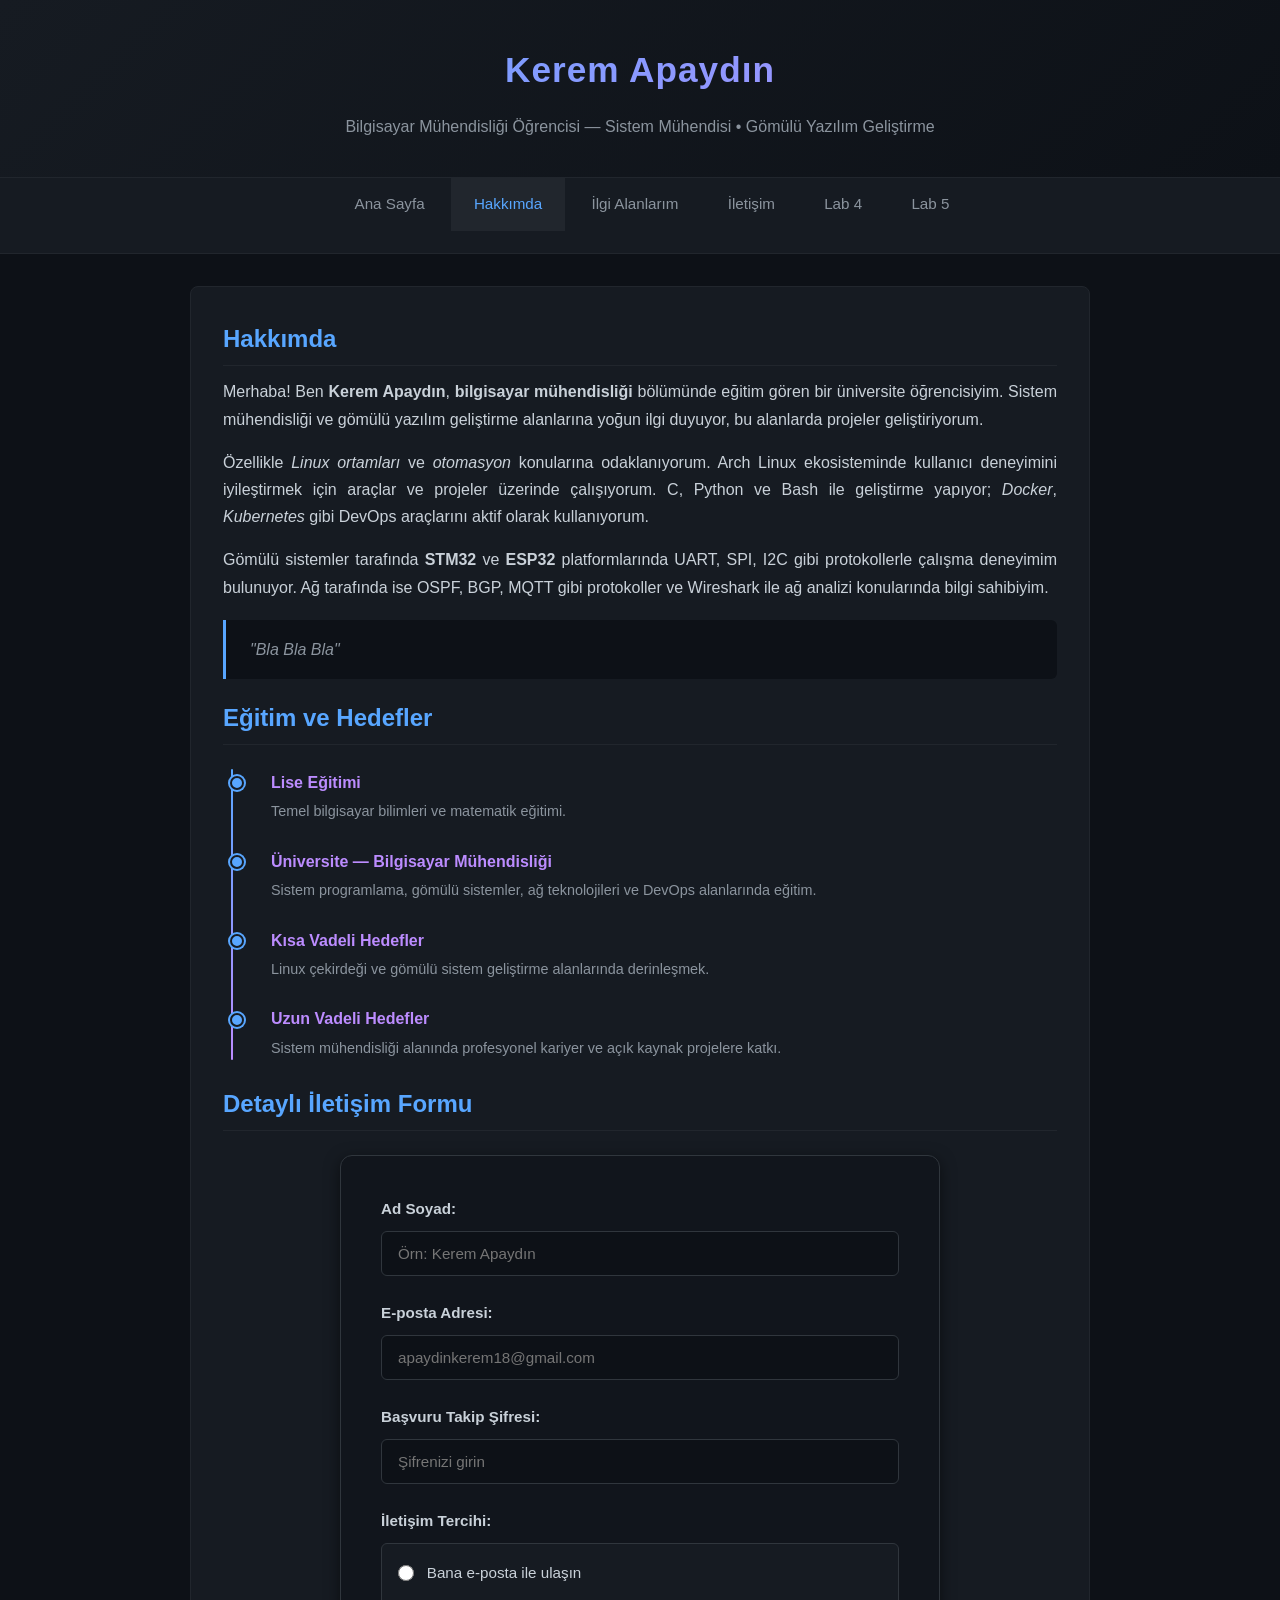
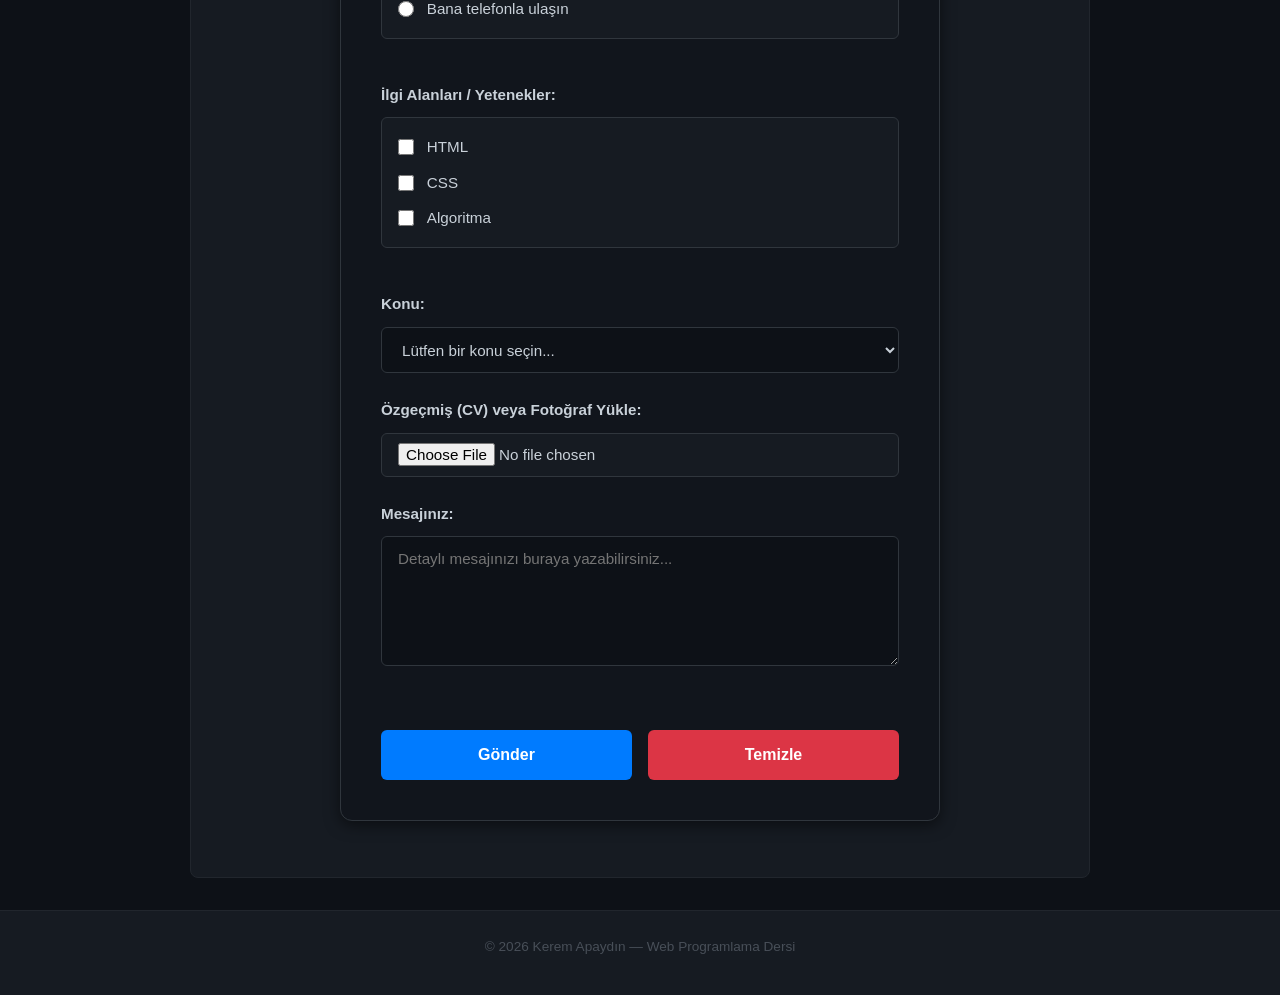
==== commit 3994b768: "Feat: Add Lab 5 CSS Position Assignment" ====
--- a/about.html
+++ b/about.html
@@ -23,6 +23,7 @@
 			<li><a href="interests.html">İlgi Alanlarım</a></li>
 			<li><a href="contact.html">İletişim</a></li>
 			<li><a href="flexbox.html">Lab 4</a></li>
+			<li><a href="lab-position.html">Lab 5</a></li>
 		</ul>
 	</nav>
 
--- a/styles/style.css
+++ b/styles/style.css
@@ -546,4 +546,148 @@
 	align-items: center;
 	background-color: #161b22;
 	border-top: 1px solid #21262d;
+}
+
+/* ========================================================
+   LAB 5 - CSS Position Assignment
+   ======================================================== */
+
+.lab-position-wrapper {
+	text-align: center;
+	padding: 4rem 1rem 8rem;
+	min-height: 80vh; 
+}
+
+.lab-position-wrapper .section-title {
+	font-size: 2rem;
+	color: #58a6ff;
+	margin-bottom: 0.5rem;
+}
+
+.lab-position-wrapper .section-desc {
+	color: #8b949e;
+	margin-bottom: 4rem;
+}
+
+/* 1. Relative Container */
+.announcement-card {
+	position: relative;
+	width: 90%;
+	max-width: 550px;
+	margin: 0 auto;
+	background: linear-gradient(145deg, #161b22, #0d1117);
+	border: 1px solid #30363d;
+	border-radius: 12px;
+	padding: 3rem 2rem 2.5rem;
+	box-shadow: 0 10px 20px rgba(0, 0, 0, 0.4);
+	transition: transform 0.3s ease, box-shadow 0.3s ease;
+	cursor: grab; /* Interactive cursor 1 */
+}
+
+/* Hover Animation + Interaction 1 */
+.announcement-card:hover {
+	transform: translateY(-8px);
+	box-shadow: 0 15px 30px rgba(88, 166, 255, 0.15);
+}
+
+.announcement-card:active {
+	cursor: grabbing; /* Interactive cursor 2 */
+	transform: translateY(-4px); /* Interaction 2: active effect */
+}
+
+.card-content h3 {
+	color: #e6edf3;
+	margin-bottom: 1rem;
+	font-size: 1.5rem;
+}
+
+.card-content p {
+	color: #c9d1d9;
+	line-height: 1.6;
+	margin-bottom: 1rem;
+	text-align: justify;
+}
+
+/* 2. Absolute Elements inside Relative Container */
+/* Absolute Element 1 */
+.badge-new {
+	position: absolute;
+	top: -15px;
+	left: -20px;
+	background-color: #dc3545;
+	color: #fff;
+	padding: 0.6rem 1.2rem;
+	border-radius: 20px;
+	font-weight: bold;
+	font-size: 0.95rem;
+	box-shadow: 0 4px 10px rgba(220, 53, 69, 0.5);
+	z-index: 10; /* Z-Index usage */
+	animation: pulseBadge 2s infinite; /* Keyframes animasyon */
+	cursor: help; /* Interactive cursor 3 */
+}
+
+/* Absolute Element 2 */
+.badge-date {
+	position: absolute;
+	top: 20px;
+	right: -15px;
+	background-color: #58a6ff;
+	color: #0d1117;
+	padding: 0.5rem 1rem;
+	border-radius: 6px;
+	font-weight: bold;
+	font-size: 0.9rem;
+	box-shadow: 0 4px 8px rgba(0, 0, 0, 0.3);
+	z-index: 5;
+}
+
+/* Absolute Element 3 */
+.action-btn {
+	position: absolute;
+	bottom: -25px;
+	left: 50%;
+	transform: translateX(-50%);
+	background-color: #238636;
+	color: #fff;
+	border: none;
+	padding: 1rem 2.5rem;
+	border-radius: 30px;
+	font-weight: bold;
+	font-size: 1.1rem;
+	box-shadow: 0 6px 15px rgba(35, 134, 54, 0.4);
+	cursor: pointer; /* Interactive cursor 4 */
+	transition: background-color 0.2s, transform 0.2s;
+	z-index: 10;
+}
+
+.action-btn:hover {
+	background-color: #2ea043;
+	transform: translateX(-50%) scale(1.05); /* Transition on hover */
+}
+
+/* Keyframes Animation */
+@keyframes pulseBadge {
+	0% { transform: scale(1) rotate(-5deg); box-shadow: 0 4px 10px rgba(220, 53, 69, 0.5); }
+	50% { transform: scale(1.1) rotate(5deg); box-shadow: 0 4px 20px rgba(220, 53, 69, 0.7); }
+	100% { transform: scale(1) rotate(-5deg); box-shadow: 0 4px 10px rgba(220, 53, 69, 0.5); }
+}
+
+/* 3. Fixed Helper Element */
+.fixed-helper {
+	position: fixed;
+	bottom: 30px;
+	right: 30px;
+	background-color: #bc8cff;
+	color: #0d1117;
+	padding: 1rem;
+	border-radius: 30px;
+	font-weight: bold;
+	box-shadow: 0 5px 15px rgba(188, 140, 255, 0.4);
+	z-index: 100;
+	transition: transform 0.3s;
+	cursor: pointer;
+}
+
+.fixed-helper:hover {
+	transform: translateY(-5px);
 }
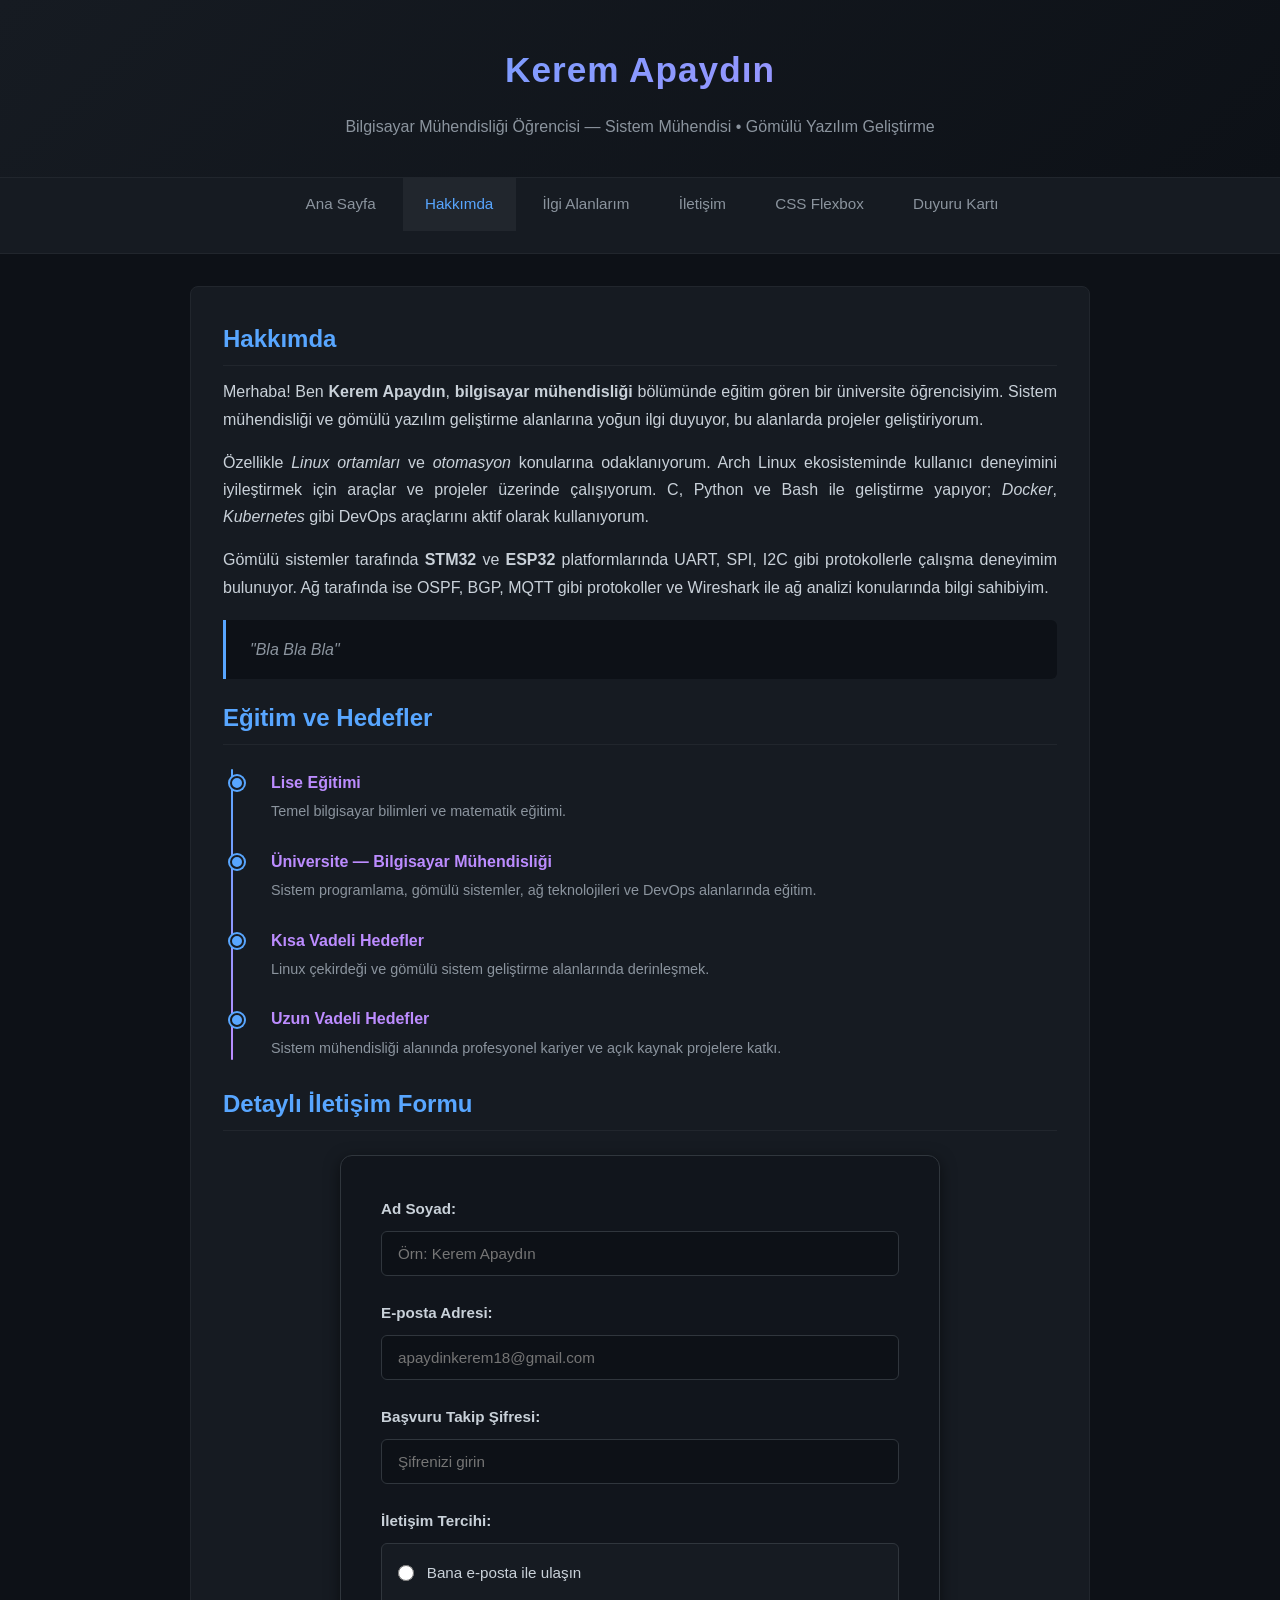
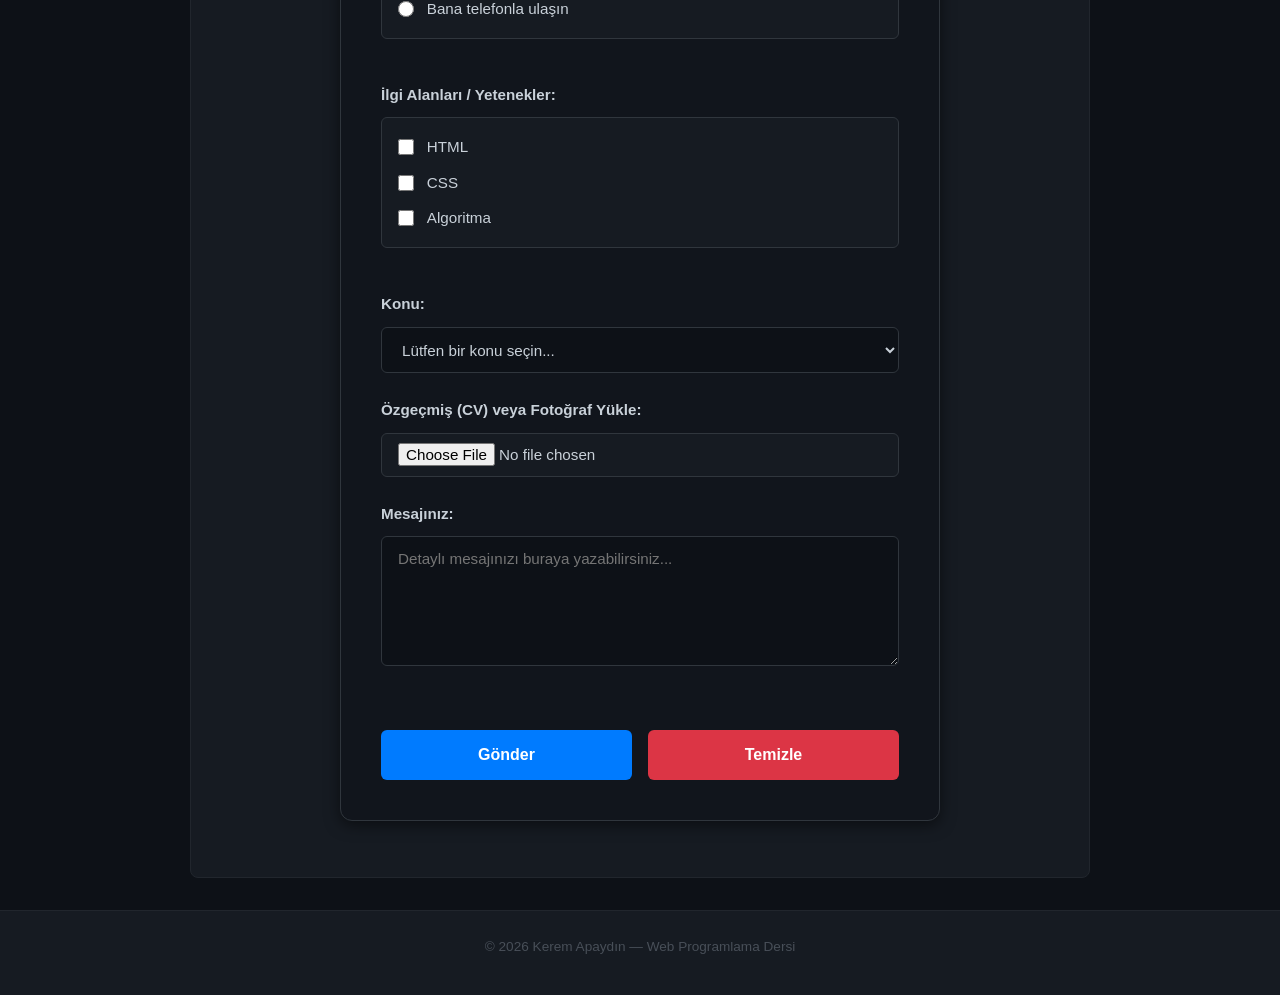
==== commit 37b80369: "Refactor: Make navigation links and page title more semantic" ====
--- a/about.html
+++ b/about.html
@@ -22,8 +22,8 @@
 			<li><a href="about.html" class="active">Hakkımda</a></li>
 			<li><a href="interests.html">İlgi Alanlarım</a></li>
 			<li><a href="contact.html">İletişim</a></li>
-			<li><a href="flexbox.html">Lab 4</a></li>
-			<li><a href="lab-position.html">Lab 5</a></li>
+			<li><a href="flexbox.html">CSS Flexbox</a></li>
+			<li><a href="lab-position.html">Duyuru Kartı</a></li>
 		</ul>
 	</nav>
 
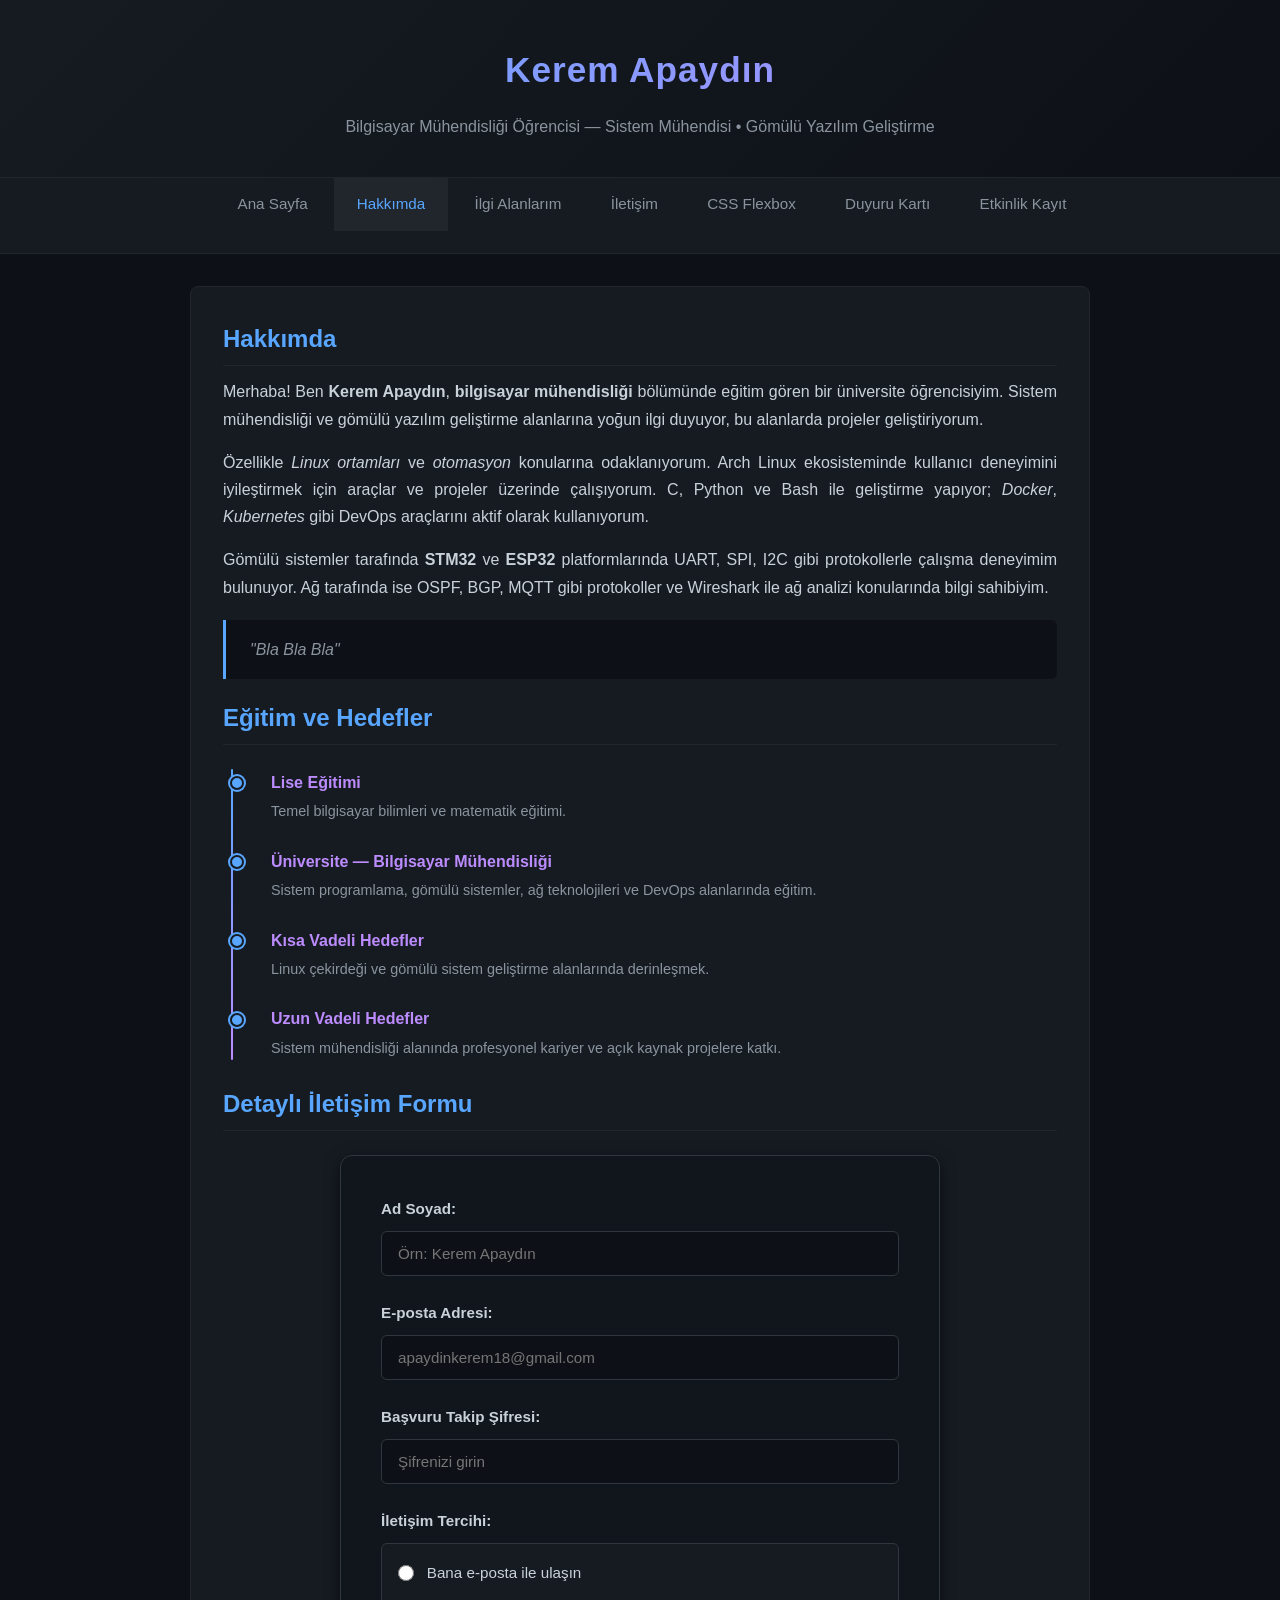
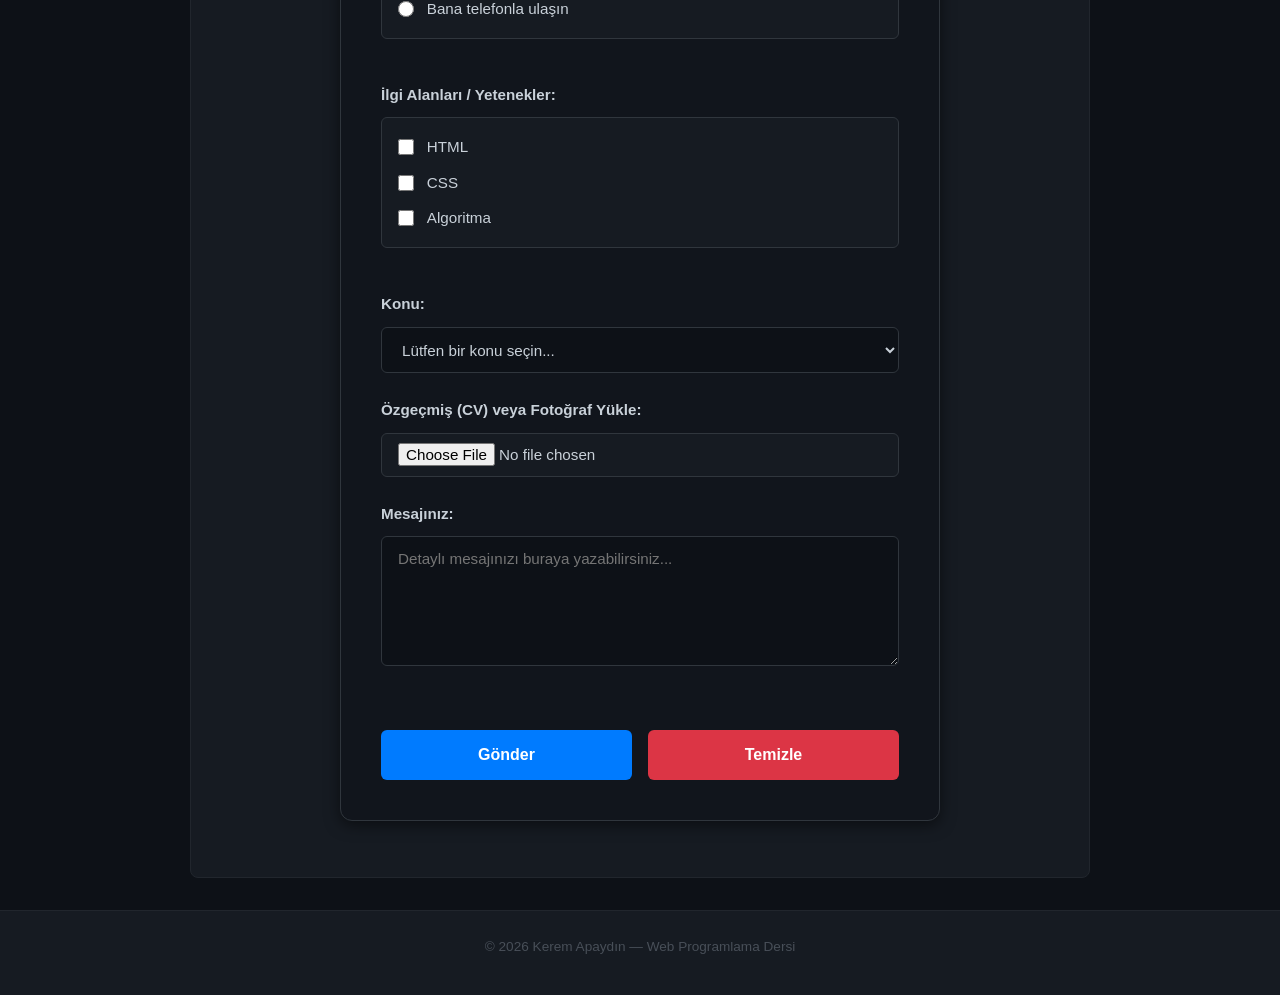
==== commit 5c16fe7a: "Feat: Add Week 7 Bootstrap & JavaScript lab page" ====
--- a/about.html
+++ b/about.html
@@ -24,6 +24,7 @@
 			<li><a href="contact.html">İletişim</a></li>
 			<li><a href="flexbox.html">CSS Flexbox</a></li>
 			<li><a href="lab-position.html">Duyuru Kartı</a></li>
+			<li><a href="hafta7.html">Etkinlik Kayıt</a></li>
 		</ul>
 	</nav>
 
@@ -68,7 +69,6 @@
 			</div>
 		</div>
 
-		<!-- İletişim Formu -->
 		<h2>Detaylı İletişim Formu</h2>
 		<div class="contact-container">
 			<form action="#" method="post">
--- a/styles/style.css
+++ b/styles/style.css
@@ -1,4 +1,3 @@
-/* ===== Reset & Base ===== */
 * {
 	margin: 0;
 	padding: 0;
@@ -17,7 +16,6 @@
 	color: inherit;
 }
 
-/* ===== Header ===== */
 header {
 	background: linear-gradient(135deg, #161b22 0%, #0d1117 100%);
 	color: #e6edf3;
@@ -41,7 +39,6 @@
 	color: #8b949e;
 }
 
-/* ===== Navigation ===== */
 nav {
 	background-color: #161b22;
 	text-align: center;
@@ -71,7 +68,6 @@
 	color: #58a6ff;
 }
 
-/* ===== Main Content ===== */
 main {
 	max-width: 900px;
 	margin: 2rem auto;
@@ -101,7 +97,6 @@
 	color: #c9d1d9;
 }
 
-/* ===== Quick Links ===== */
 .quick-links {
 	display: flex;
 	gap: 1rem;
@@ -126,7 +121,6 @@
 	background: #1c2333;
 }
 
-/* ===== Lists ===== */
 ul,
 ol {
 	margin-left: 1.5rem;
@@ -153,7 +147,6 @@
 	color: #8b949e;
 }
 
-/* ===== Blockquote ===== */
 blockquote {
 	border-left: 3px solid #58a6ff;
 	background-color: #0d1117;
@@ -164,7 +157,6 @@
 	border-radius: 0 6px 6px 0;
 }
 
-/* ===== Timeline ===== */
 .timeline {
 	position: relative;
 	padding-left: 2rem;
@@ -213,7 +205,6 @@
 	margin: 0;
 }
 
-/* ===== Contact List ===== */
 .contact-list {
 	list-style: none;
 	margin-left: 0;
@@ -240,16 +231,12 @@
 	color: #bc8cff;
 }
 
-/* ===== Typography Spacing ===== */
 h1,
 h2,
 p {
 	margin-bottom: 0.8rem;
 }
 
-/* ========================================================
-   LAB 3 - Contact Form (Box Model)
-   ======================================================== */
 
 .contact-container {
 	width: 600px;
@@ -258,8 +245,7 @@
 	padding: 2.5rem;
 	border: 1px solid #30363d;
 	border-radius: 12px;
-	background: #11151c; /* Slightly distinct dark background for form */
-	box-shadow: 0 4px 15px rgba(0, 0, 0, 0.5);
+	background: #11151c;	box-shadow: 0 4px 15px rgba(0, 0, 0, 0.5);
 }
 
 .contact-container h2 {
@@ -283,7 +269,6 @@
 	padding: 0;
 }
 
-/* Çoklu seçici: text, email, password, select, textarea, file */
 .contact-container input[type="text"],
 .contact-container input[type="email"],
 .contact-container input[type="password"],
@@ -320,7 +305,6 @@
 	resize: vertical;
 }
 
-/* Radio & Checkbox Groups */
 .radio-group,
 .checkbox-group {
 	background: #161b22;
@@ -353,7 +337,6 @@
 	accent-color: #58a6ff;
 }
 
-/* Buttons */
 .button-group {
 	display: flex;
 	gap: 1rem;
@@ -373,19 +356,16 @@
 }
 
 .btn-submit {
-	background: #007bff; /* Blue */
-}
+	background: #007bff;}
 
 .btn-reset {
-	background: #dc3545; /* Red */
-}
+	background: #dc3545;}
 
 .contact-container button:hover {
 	opacity: 0.9;
 	transform: translateY(-2px);
 }
 
-/* ===== Footer ===== */
 footer {
 	text-align: center;
 	padding: 1.5rem;
@@ -396,9 +376,6 @@
 	border-top: 1px solid #21262d;
 }
 
-/* ========================================================
-   LAB 4 - Flexbox Assignment
-   ======================================================== */
 
 .flex-wrapper {
 	height: 100vh;
@@ -408,7 +385,6 @@
 	color: #c9d1d9;
 }
 
-/* 1) Navbar (10vh) */
 .flex-navbar {
 	height: 10vh;
 	display: flex;
@@ -443,7 +419,6 @@
 	color: #58a6ff;
 }
 
-/* 2) Hero (30vh) */
 .flex-hero {
 	height: 30vh;
 	display: flex;
@@ -491,7 +466,6 @@
 	color: #8b949e;
 }
 
-/* 3) Kartlar (30vh) */
 .flex-cards {
 	height: 30vh;
 	display: flex;
@@ -515,7 +489,6 @@
 	color: #bc8cff;
 }
 
-/* 4) Flex Grow (20vh) */
 .flex-grow-area {
 	height: 20vh;
 	display: flex;
@@ -538,7 +511,6 @@
 .grow-2 { flex-grow: 2; background-color: #1f6feb; color: #fff; }
 .grow-3 { flex-grow: 1; background-color: #8957e5; color: #fff; }
 
-/* 5) Footer (10vh) */
 .flex-footer {
 	height: 10vh;
 	display: flex;
@@ -548,9 +520,6 @@
 	border-top: 1px solid #21262d;
 }
 
-/* ========================================================
-   LAB 5 - CSS Position Assignment
-   ======================================================== */
 
 .lab-position-wrapper {
 	text-align: center;
@@ -569,7 +538,6 @@
 	margin-bottom: 4rem;
 }
 
-/* 1. Relative Container */
 .announcement-card {
 	position: relative;
 	width: 90%;
@@ -581,19 +549,15 @@
 	padding: 3rem 2rem 2.5rem;
 	box-shadow: 0 10px 20px rgba(0, 0, 0, 0.4);
 	transition: transform 0.3s ease, box-shadow 0.3s ease;
-	cursor: grab; /* Interactive cursor 1 */
-}
-
-/* Hover Animation + Interaction 1 */
+	cursor: grab;}
+
 .announcement-card:hover {
 	transform: translateY(-8px);
 	box-shadow: 0 15px 30px rgba(88, 166, 255, 0.15);
 }
 
 .announcement-card:active {
-	cursor: grabbing; /* Interactive cursor 2 */
-	transform: translateY(-4px); /* Interaction 2: active effect */
-}
+	cursor: grabbing;	transform: translateY(-4px);}
 
 .card-content h3 {
 	color: #e6edf3;
@@ -608,8 +572,6 @@
 	text-align: justify;
 }
 
-/* 2. Absolute Elements inside Relative Container */
-/* Absolute Element 1 */
 .badge-new {
 	position: absolute;
 	top: -15px;
@@ -621,12 +583,8 @@
 	font-weight: bold;
 	font-size: 0.95rem;
 	box-shadow: 0 4px 10px rgba(220, 53, 69, 0.5);
-	z-index: 10; /* Z-Index usage */
-	animation: pulseBadge 2s infinite; /* Keyframes animasyon */
-	cursor: help; /* Interactive cursor 3 */
-}
-
-/* Absolute Element 2 */
+	z-index: 10;	animation: pulseBadge 2s infinite;	cursor: help;}
+
 .badge-date {
 	position: absolute;
 	top: 20px;
@@ -641,7 +599,6 @@
 	z-index: 5;
 }
 
-/* Absolute Element 3 */
 .action-btn {
 	position: absolute;
 	bottom: -25px;
@@ -655,24 +612,20 @@
 	font-weight: bold;
 	font-size: 1.1rem;
 	box-shadow: 0 6px 15px rgba(35, 134, 54, 0.4);
-	cursor: pointer; /* Interactive cursor 4 */
-	transition: background-color 0.2s, transform 0.2s;
+	cursor: pointer;	transition: background-color 0.2s, transform 0.2s;
 	z-index: 10;
 }
 
 .action-btn:hover {
 	background-color: #2ea043;
-	transform: translateX(-50%) scale(1.05); /* Transition on hover */
-}
-
-/* Keyframes Animation */
+	transform: translateX(-50%) scale(1.05);}
+
 @keyframes pulseBadge {
 	0% { transform: scale(1) rotate(-5deg); box-shadow: 0 4px 10px rgba(220, 53, 69, 0.5); }
 	50% { transform: scale(1.1) rotate(5deg); box-shadow: 0 4px 20px rgba(220, 53, 69, 0.7); }
 	100% { transform: scale(1) rotate(-5deg); box-shadow: 0 4px 10px rgba(220, 53, 69, 0.5); }
 }
 
-/* 3. Fixed Helper Element */
 .fixed-helper {
 	position: fixed;
 	bottom: 30px;
